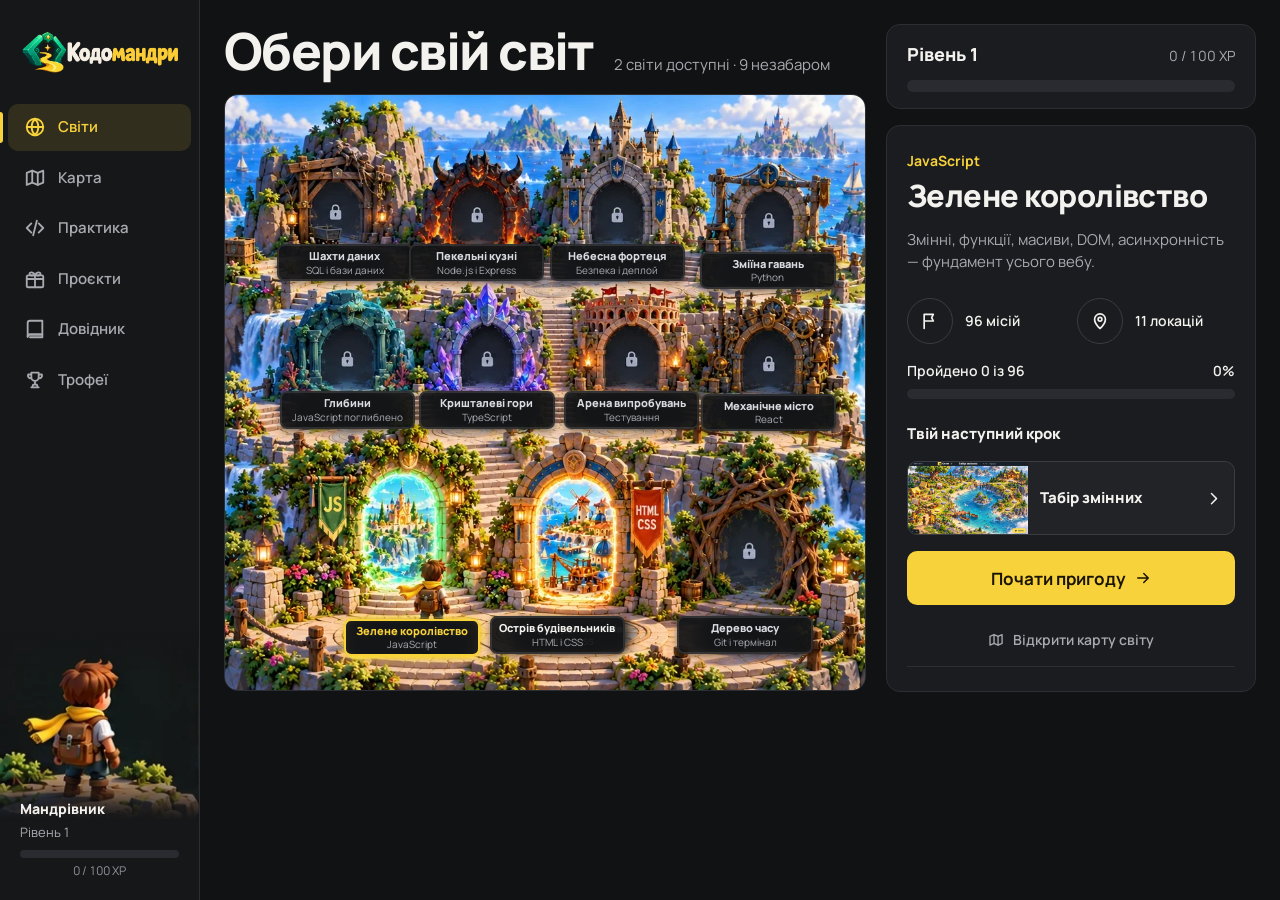
==== index.html @ b5999eeb "feat: add backup and learning resume flows Keep progress portable and return learners to unfinished " ====
<!doctype html>
<html lang="uk">
<head>
  <meta charset="utf-8">
  <meta name="viewport" content="width=device-width, initial-scale=1">
  <title>Кодомандри — карта світу</title>
  <meta name="description" content="Пригодницька гра-тренажер для вивчення JavaScript, HTML і CSS через місії, світи та власні проєкти.">
  <meta name="theme-color" content="#121314">
  <link rel="preconnect" href="https://fonts.googleapis.com">
  <link rel="preconnect" href="https://fonts.gstatic.com" crossorigin>
  <link rel="stylesheet" href="https://fonts.googleapis.com/css2?family=JetBrains+Mono:wght@400;600&family=Manrope:wght@500;600;700;800&display=swap">
  <link rel="stylesheet" href="css/style.css?v=20261027e">
  <link rel="icon" type="image/png" sizes="1254x1254" href="assets/brand/kodomandry-icon.png">
</head>
<body data-page="map">
  <a class="skip-link" href="#main">Перейти до вмісту</a>
  <div class="shell">
    <aside class="sidebar" id="sidebar"></aside>

    <main class="main" id="main" tabindex="-1">
      <!-- Світ-хаб -->
      <section class="view" id="view-hub" aria-labelledby="hub-title" hidden>
        <div class="hub-layout">
          <div class="hub-main">
            <header class="hub-head">
              <h1 id="hub-title">Обери свій світ</h1>
              <p class="subtitle" id="hub-count"></p>
            </header>
            <section class="card hub-scene" aria-label="Зала порталів">
              <div class="hub-stage" id="hub-stage">
                <img class="hub-art" src="assets/maps/hub.webp" width="982" height="914"
                  alt="Зала порталів: одинадцять арок на терасах, кожна веде у світ однієї технології">
                <div class="hub-portals" id="hub-labels" role="group" aria-label="Портали у світи"></div>
              </div>
            </section>
          </div>
          <aside class="hub-side">
            <div class="xp-card js-xp"></div>
            <section class="card world-panel" id="world-panel" aria-live="polite" aria-label="Вибраний світ"></section>
          </aside>
        </div>
      </section>

      <!-- Карта -->
      <section class="view" id="view-map" aria-labelledby="map-title" hidden>
        <header class="topbar">
          <div class="topbar-title">
            <h1 id="map-title">Твоя пригода</h1>
            <p class="subtitle" id="map-subtitle">Вивчай JavaScript. Виконуй місії.<br>Відкривай нові землі.</p>
          </div>
          <div class="xp-card js-xp"></div>
        </header>

        <div class="map-layout">
          <section class="card map-card" aria-label="Карта світу">
            <div class="map-scroll" id="map-scroll">
              <div class="map-stage" id="map-stage">
                <img class="map-art" id="map-art" alt="" hidden>
                <canvas class="pixel map-canvas" id="map-canvas" role="img" aria-label="Піксельна карта королівства з одинадцятьма локаціями"></canvas>
                <svg class="map-path" id="map-path" viewBox="0 0 400 250" preserveAspectRatio="none" aria-hidden="true"></svg>
                <div class="map-hero" id="map-hero" aria-hidden="true"></div>
                <div class="map-labels" id="map-labels"></div>
              </div>
            </div>
            <div class="location-panel" id="location-panel" hidden></div>
          </section>

          <section class="card mission-card" id="mission-card" aria-labelledby="mission-title"></section>
        </div>

        <section class="card inventory" aria-labelledby="inv-title">
          <div class="inventory-intro">
            <h2 id="inv-title">Інвентар героя</h2>
            <p>Корисні речі, здобуті в подорожі.</p>
          </div>
          <ul class="inventory-slots" id="inventory-slots"></ul>
          <p class="parchment">Збирай трофеї, щоб відкривати нові можливості!</p>
        </section>
      </section>

      <!-- Екран локації (ілюстрація з місіями на дисках стежки) -->
      <section class="view view-location" id="view-location" aria-labelledby="loc-title" hidden>
        <header class="loc-bar">
          <a class="btn btn-ghost btn-sm" id="loc-back" href="#map"></a>
          <h1 id="loc-title"></h1>
          <p class="loc-range" id="loc-range"></p>
        </header>
        <section class="card loc-card" aria-label="Ілюстрація локації">
          <div class="loc-scroll" id="loc-scroll">
            <div class="loc-stage" id="loc-stage">
              <img id="loc-img" alt="" draggable="false">
              <canvas class="loc-fx" id="loc-fx" aria-hidden="true"></canvas>
              <div class="loc-nodes" id="loc-nodes"></div>
            </div>
          </div>
          <div class="loc-zoom" role="group" aria-label="Масштаб">
            <button type="button" data-loc-zoom="-1" aria-label="Віддалити">&minus;</button>
            <button type="button" data-loc-zoom="1" aria-label="Наблизити">+</button>
          </div>
          <a class="btn btn-primary loc-enter" id="loc-enter" href="#"></a>
        </section>
        <div class="loc-info">
          <section class="card loc-event" id="loc-event"></section>
          <section class="card loc-missions" aria-labelledby="loc-missions-title">
            <h2 id="loc-missions-title">Місії локації</h2>
            <ol class="lv-list" id="loc-list"></ol>
          </section>
        </div>
      </section>

      <!-- Проєкти -->
      <section class="view" id="view-projects" aria-labelledby="projects-title" hidden>
        <header class="topbar">
          <div class="topbar-title">
            <h1 id="projects-title">Проєкти</h1>
            <p class="subtitle">Великі практичні місії та журнал<br>усіх локацій з рівнями.</p>
          </div>
        </header>
        <div class="projects-grid" id="projects-grid"></div>
        <h2 class="section-title">Журнал локацій</h2>
        <div class="journal" id="journal"></div>
      </section>

      <!-- Довідник -->
      <section class="view" id="view-handbook" aria-labelledby="handbook-title" hidden>
        <header class="topbar">
          <div class="topbar-title">
            <h1 id="handbook-title">Довідник героя</h1>
            <p class="subtitle">Усе, що ти вже пройшов: теорія, приклади<br>і твої рішення. Підглядай, коли треба.</p>
          </div>
        </header>
        <div class="card handbook" id="handbook"></div>
      </section>

      <!-- Трофеї / профіль героя -->
      <section class="view" id="view-trophies" aria-labelledby="trophies-title" hidden>
        <header class="topbar">
          <div class="topbar-title">
            <h1 id="trophies-title">Профіль героя</h1>
            <p class="subtitle">Твій шлях, досвід і трофеї<br>за відновлені землі.</p>
          </div>
        </header>
        <div class="profile" id="profile"></div>
      </section>
    </main>
  </div>

  <script>
    // Якщо скрипт гри впав під час побудови сторінки (наприклад, браузер узяв із кешу
    // файли різних версій), замість порожнього екрана — пояснення й кнопка «Оновити».
    (function () {
      var shown = false;
      window.addEventListener("error", function (e) {
        if (shown || !e.filename || e.filename.indexOf("/js/") === -1) return;
        setTimeout(function () {
          var main = document.getElementById("main");
          if (shown || !main || main.innerText.trim()) return;
          shown = true;
          main.innerHTML = '<section class="card locked-screen"><h1>Сторінка не завантажилась</h1>' +
            "<p>Схоже, браузер узяв частину файлів гри зі старої версії. Онови сторінку — твій прогрес не загубиться.</p>" +
            '<div class="locked-actions"><button type="button" class="btn btn-primary" id="boot-reload">Оновити сторінку</button></div></section>';
          document.getElementById("boot-reload").addEventListener("click", function () { location.reload(); });
        }, 0);
      });
    })();
  </script>
  <script src="js/storage.js?v=20261027e"></script>
  <script src="js/worlds.js?v=20261027e"></script>
  <script src="js/levels.js?v=20261027e"></script>
  <script src="js/levels-checks.js?v=20261027e"></script>
  <script src="js/levels-web.js?v=20261027e"></script>
  <script src="js/game.js?v=20261027e"></script>
  <script src="js/art.js?v=20261027e"></script>
  <script src="js/art-web.js?v=20261027e"></script>
  <script src="js/locations-art.js?v=20261027e"></script>
  <script src="js/scene.js?v=20261027e"></script>
  <script src="js/ui.js?v=20261027e"></script>
  <script src="js/handbook.js?v=20261027e"></script>
  <script src="js/app.js?v=20261027e"></script>
</body>
</html>
---- css/style.css ----
/* =========================================================
   JS Quest — стилі.
   Темний графітовий фон, жовтий акцент JavaScript,
   м'ятно-зелені стани успіху. Піксель-арт — лише в canvas,
   увесь текст і UI — сучасні й читабельні.
   ========================================================= */

:root {
  --bg: #111213;
  --bg-raised: #161719;
  --surface: #1b1c1f;
  --surface-2: #222327;
  --surface-3: #2a2b30;
  --border: #2d2e33;
  --border-strong: #3b3c42;

  --text: #f3f2ee;
  --text-muted: #a8aab0;
  --text-dim: #8f9299; /* ≥ 4.5:1 на всіх поверхнях — для дрібного другорядного тексту */

  --yellow: #f7d23a;
  --yellow-hover: #ffe061;
  --yellow-soft: rgba(247, 210, 58, 0.12);
  --yellow-ink: #191404;
  --mint: #5ee0a0;
  --mint-soft: rgba(94, 224, 160, 0.12);
  --mint-border: rgba(94, 224, 160, 0.45);
  --coral: #ff8a76;
  --coral-soft: rgba(255, 138, 118, 0.12);

  --font: "Manrope", system-ui, -apple-system, "Segoe UI", Roboto, sans-serif;
  --mono: "JetBrains Mono", ui-monospace, "Cascadia Code", Consolas, monospace;

  --r-sm: 6px;
  --r: 10px;
  --r-lg: 14px;

  --s1: 4px;
  --s2: 8px;
  --s3: 12px;
  --s4: 16px;
  --s5: 20px;
  --s6: 24px;
  --s8: 32px;

  --sidebar-w: 200px;
  --ease: cubic-bezier(0.2, 0.7, 0.2, 1);
  color-scheme: dark;
}

*, *::before, *::after { box-sizing: border-box; }

html { -webkit-text-size-adjust: 100%; }

body {
  margin: 0;
  background: var(--bg);
  color: var(--text);
  font-family: var(--font);
  font-size: 15px;
  line-height: 1.5;
  -webkit-font-smoothing: antialiased;
}

h1, h2, h3, p { margin: 0; }
ul, ol { margin: 0; padding: 0; list-style: none; }
a { color: inherit; }
button, input, textarea { font: inherit; color: inherit; }
code { font-family: var(--mono); font-size: 0.88em; background: var(--surface-3); border-radius: 4px; padding: 0.08em 0.35em; }
/* Лігатури JetBrains Mono перетворюють >= на «≥» — новачок може подумати, що так і треба друкувати. */
code, pre, textarea, kbd, .text-input { font-variant-ligatures: none; font-feature-settings: "liga" 0, "calt" 0; }

.pixel { image-rendering: pixelated; image-rendering: crisp-edges; display: block; }

.icon { width: 1.15em; height: 1.15em; flex: none; }

.visually-hidden {
  position: absolute !important; width: 1px; height: 1px; padding: 0; margin: -1px;
  overflow: hidden; clip: rect(0 0 0 0); white-space: nowrap; border: 0;
}

.skip-link {
  position: absolute; left: var(--s4); top: -60px; z-index: 100;
  background: var(--yellow); color: var(--yellow-ink); padding: var(--s2) var(--s4);
  border-radius: var(--r-sm); font-weight: 700; text-decoration: none;
}
.skip-link:focus { top: var(--s4); }

:focus-visible { outline: 2px solid var(--yellow); outline-offset: 2px; }

/* ---------- каркас ---------- */

.shell { display: flex; min-height: 100vh; }

.sidebar {
  position: sticky; top: 0; height: 100vh; width: var(--sidebar-w); flex: none;
  display: flex; flex-direction: column; gap: var(--s6);
  padding: var(--s6) 0 0; background: var(--bg-raised); border-right: 1px solid var(--border);
  overflow: hidden;
}

.logo { display: block; padding: 0 var(--s4); text-decoration: none; min-height: 56px; }
.logo-image { display: block; width: 100%; height: auto; aspect-ratio: 3 / 1; object-fit: contain; }

.nav ul { display: flex; flex-direction: column; gap: var(--s1); padding: 0 var(--s2); }
.nav-link {
  display: flex; align-items: center; gap: var(--s3);
  padding: 12px var(--s4); border-radius: var(--r); text-decoration: none;
  color: var(--text-muted); font-weight: 600; position: relative;
  transition: background 0.15s, color 0.15s;
}
.nav-link .icon { width: 22px; height: 22px; }
.nav-link:hover { color: var(--text); background: var(--surface); }
.nav-link.is-active { color: var(--yellow); background: var(--yellow-soft); }
.nav-link.is-active::before {
  content: ""; position: absolute; left: -8px; top: 8px; bottom: 8px; width: 3px; border-radius: 0 3px 3px 0; background: var(--yellow);
}

/* Мандрівник унизу меню: ілюстрація героя і рівень. */
.sidebar-hero { margin-top: auto; position: relative; }
.sidebar-hero-art {
  display: block; width: 100%; height: auto; pointer-events: none;
  -webkit-mask-image: linear-gradient(to bottom, transparent, #000 22%, #000 70%, transparent);
  mask-image: linear-gradient(to bottom, transparent, #000 22%, #000 70%, transparent);
}
.sidebar-hero-info { position: relative; margin-top: -22px; padding: 0 var(--s5) var(--s5); display: grid; gap: 4px; }
.sidebar-hero-info strong { font-size: 14px; font-weight: 800; }
.sidebar-hero-info span { font-size: 13px; color: var(--text-muted); }
.sidebar-hero-info .xp-bar { height: 8px; margin-top: 4px; }
.sidebar-hero-info small { font-size: 12px; color: var(--text-dim); text-align: center; font-variant-numeric: tabular-nums; }
.bubble {
  position: relative; border: 1px solid var(--border-strong); border-radius: var(--r);
  padding: var(--s2) var(--s3); font-size: 13px; color: var(--text-muted); background: var(--surface);
}
.bubble::after {
  content: ""; position: absolute; right: 26px; bottom: -7px; width: 12px; height: 12px;
  background: var(--surface); border-right: 1px solid var(--border-strong); border-bottom: 1px solid var(--border-strong);
  transform: rotate(45deg);
}
@keyframes bob { 50% { transform: translateY(-3px); } }

.main { flex: 1; min-width: 0; padding: var(--s6) var(--s6) var(--s8); outline: none; }

.view { display: flex; flex-direction: column; gap: var(--s5); max-width: 1480px; margin: 0 auto; }
.view[hidden] { display: none; }

.card { background: var(--surface); border: 1px solid var(--border); border-radius: var(--r-lg); }

.eyebrow { font-size: 12px; font-weight: 700; letter-spacing: 0.06em; text-transform: uppercase; color: var(--text-dim); }

.section-title { font-size: 20px; font-weight: 800; margin-top: var(--s3); }

/* ---------- кнопки ---------- */

.btn {
  display: inline-flex; align-items: center; justify-content: center; gap: var(--s2);
  min-height: 44px; padding: 10px var(--s5); border-radius: var(--r); border: 1px solid transparent;
  font-weight: 700; text-decoration: none; cursor: pointer; white-space: nowrap;
  transition: background 0.15s, border-color 0.15s, transform 0.1s;
}
.btn:active { transform: translateY(1px); }
.btn-primary { background: var(--yellow); color: var(--yellow-ink); }
.btn-primary:hover { background: var(--yellow-hover); }
.btn-primary .icon { width: 18px; height: 18px; }
.btn-lg { min-height: 56px; font-size: 18px; width: 100%; }
.btn-ghost { background: transparent; border-color: var(--border-strong); color: var(--text); }
.btn-ghost:hover { background: var(--surface-2); }
.btn[disabled] { opacity: 0.5; cursor: not-allowed; }

.icon-btn {
  display: grid; place-items: center; width: 40px; height: 40px; flex: none;
  border-radius: var(--r-sm); border: 1px solid var(--border-strong); background: var(--surface-2); cursor: pointer;
}
.icon-btn:hover { background: var(--surface-3); }

/* ---------- верхня панель ---------- */

.topbar { display: grid; grid-template-columns: minmax(0, 1fr) minmax(300px, 370px); gap: var(--s5); align-items: center; }
.topbar-title { display: flex; align-items: center; gap: var(--s6); flex-wrap: wrap; }
.topbar h1 { font-size: clamp(30px, 4vw, 52px); font-weight: 800; letter-spacing: -0.03em; line-height: 1.05; }
.subtitle { color: var(--text-muted); font-size: 15px; }

.xp-card { background: var(--surface); border: 1px solid var(--border); border-radius: var(--r-lg); padding: var(--s4) var(--s5); }
.xp-head { display: flex; justify-content: space-between; align-items: baseline; gap: var(--s3); margin-bottom: var(--s3); }
.xp-head strong { font-size: 18px; font-weight: 800; }
.xp-head span { color: var(--text-muted); font-size: 14px; font-variant-numeric: tabular-nums; }
.xp-bar { height: 12px; background: var(--surface-3); border-radius: 99px; overflow: hidden; }
.xp-bar span { display: block; height: 100%; background: var(--yellow); border-radius: 99px; transition: width 0.8s var(--ease); }

/* ---------- карта ---------- */

.map-layout { display: grid; grid-template-columns: minmax(0, 1fr) minmax(300px, 370px); gap: var(--s5); align-items: start; }

.map-card { position: relative; padding: 0; overflow: hidden; }
.map-scroll { overflow: hidden; scrollbar-width: thin; border-radius: var(--r-lg); }
.map-stage { position: relative; width: 100%; aspect-ratio: 400 / 250; }
.map-canvas { width: 100%; height: 100%; }
.map-path { position: absolute; inset: 0; width: 100%; height: 100%; pointer-events: none; }
.trail { fill: none; stroke-linecap: round; stroke-width: 3; vector-effect: non-scaling-stroke; stroke-dasharray: 1 9; }
.trail.is-done { stroke: #fffaf0; }
.trail.is-next { stroke: var(--yellow); stroke-width: 4; animation: march 1.2s linear infinite; }
.trail.is-locked { stroke: rgba(230, 232, 236, 0.55); stroke-width: 2.5; }
@keyframes march { to { stroke-dashoffset: -20; } }

/* Компактні підписи 3D-карти: значки замість назв. */
.map-stage.is-compact .loc-label:not(.is-current):not(:hover):not(:focus-visible):not(.is-selected) .loc-text { display: none; }
.map-stage.is-compact .loc-label.is-locked:not(:hover):not(:focus-visible):not(.is-selected) .loc-name { display: none; }
.map-stage.is-compact .loc-label.is-done:not(:hover):not(:focus-visible):not(.is-selected) .loc-name { padding: 3px; border-radius: 50%; }
.map-stage.is-compact .loc-label:hover, .map-stage.is-compact .loc-label:focus-visible, .map-stage.is-compact .loc-label.is-selected { z-index: 2; }
.map-stage.is-compact .loc-lock { width: 24px; height: 24px; } /* мінімальна ціль натискання — 24 px */

/* Намальована карта світу: ілюстрація під підписами локацій. */
.map-art { position: absolute; inset: 0; display: block; width: 100%; height: 100%; object-fit: cover; user-select: none; -webkit-user-drag: none; }
.map-art[hidden], .map-canvas[hidden] { display: none; }
/* Над закритими землями — туман, що розвіюється, коли локацію відкрито. */
.map-stage.is-art .loc-label.is-locked::before {
  content: ""; position: absolute; left: 50%; top: -60px; width: 190px; height: 120px; transform: translateX(-50%);
  border-radius: 50%; background: radial-gradient(closest-side, rgba(232, 238, 244, 0.72), rgba(232, 238, 244, 0.35) 60%, transparent);
  pointer-events: none; z-index: -1;
}
.map-stage { flex: none; }
.map-hero[hidden] { display: none; }
.map-hero { position: absolute; width: 4.6%; pointer-events: none; z-index: 2; filter: drop-shadow(0 2px 0 rgba(0, 0, 0, 0.35)); }
.map-hero canvas { width: 100%; height: auto; animation: bob 1.4s steps(2) infinite; }
.map-hero::after {
  content: ""; position: absolute; left: 10%; right: 10%; bottom: -6%; height: 12%;
  border-radius: 50%; background: radial-gradient(rgba(247, 210, 58, 0.75), transparent 70%); z-index: -1;
}

.map-labels { position: absolute; inset: 0; z-index: 3; }
.loc-label {
  position: absolute; transform: translateX(-50%);
  display: flex; flex-direction: column; align-items: center; gap: 4px;
  padding: 0; border: 0; background: none; cursor: pointer;
}
.loc-label.align-right { transform: translateX(-100%); align-items: flex-end; }
.loc-name {
  display: inline-flex; align-items: center; gap: 6px; white-space: nowrap;
  padding: 5px 10px 5px 6px; border-radius: 8px; font-size: 13px; font-weight: 700;
  background: rgba(17, 18, 19, 0.88); border: 1px solid rgba(255, 255, 255, 0.12); color: var(--text);
  box-shadow: 0 2px 0 rgba(0, 0, 0, 0.3); transition: transform 0.15s var(--ease), border-color 0.15s;
}
.loc-label.is-locked .loc-name { color: var(--text-muted); padding-left: 10px; }
.loc-label.is-current .loc-name { border-color: var(--yellow); color: var(--yellow); box-shadow: 0 0 0 3px rgba(247, 210, 58, 0.18); }
.loc-label:hover .loc-name, .loc-label.is-selected .loc-name { transform: translateY(-2px); border-color: var(--yellow); }
.loc-label:focus-visible { outline: none; }
.loc-label:focus-visible .loc-name { outline: 2px solid var(--yellow); outline-offset: 2px; }
.loc-icon { display: grid; place-items: center; width: 20px; height: 20px; border-radius: 50%; }
.loc-icon .icon { width: 13px; height: 13px; stroke-width: 3; }
.loc-icon.is-done { background: var(--mint); color: #0d2a1c; }
.loc-icon.is-current { background: var(--yellow); color: var(--yellow-ink); }
.loc-lock {
  order: -1; display: grid; place-items: center; width: 26px; height: 26px; border-radius: 50%;
  background: rgba(17, 18, 19, 0.88); border: 1px solid rgba(255, 255, 255, 0.14); color: var(--text-muted);
}
.loc-lock .icon { width: 14px; height: 14px; }
.loc-here {
  background: var(--yellow); color: var(--yellow-ink); font-size: 12px; font-weight: 800;
  padding: 2px 10px; border-radius: 6px; box-shadow: 0 2px 0 rgba(0, 0, 0, 0.3);
}

.location-panel {
  position: absolute; left: var(--s4); bottom: var(--s4); z-index: 5;
  width: min(380px, calc(100% - 32px)); max-height: calc(100% - 32px); overflow: auto;
  background: rgba(22, 23, 25, 0.97); border: 1px solid var(--border-strong); border-radius: var(--r-lg);
  padding: var(--s4); box-shadow: 0 18px 50px rgba(0, 0, 0, 0.45);
  animation: rise 0.25s var(--ease);
}
.location-panel[hidden] { display: none; }
@keyframes rise { from { opacity: 0; transform: translateY(10px); } }
.panel-head { display: flex; justify-content: space-between; gap: var(--s3); margin-bottom: var(--s3); }
.panel-head h2 { font-size: 20px; font-weight: 800; margin: 2px 0 4px; }
.panel-event { font-size: 13px; color: var(--text-muted); display: flex; gap: 6px; align-items: flex-start; }
.panel-event .icon { color: var(--mint); margin-top: 2px; }
.panel-note { display: flex; gap: var(--s2); align-items: center; font-size: 13px; color: var(--text-muted); background: var(--surface-2); border-radius: var(--r-sm); padding: var(--s2) var(--s3); margin-bottom: var(--s3); }

.lv-list { display: flex; flex-direction: column; gap: 2px; }
.lv-row {
  display: grid; grid-template-columns: 28px 24px minmax(0, 1fr) auto; align-items: center; gap: var(--s2);
  padding: 8px var(--s2); border-radius: var(--r-sm); text-decoration: none;
}
a.lv-row:hover { background: var(--surface-2); }
.lv-row.is-locked { opacity: 0.5; }
.lv-badge { display: grid; place-items: center; width: 24px; height: 24px; border-radius: 50%; background: var(--surface-3); color: var(--text-dim); }
.lv-badge .icon { width: 13px; height: 13px; }
.lv-badge.is-done { background: var(--mint); color: #0d2a1c; }
.lv-badge.is-done .icon { stroke-width: 3; }
.lv-badge.is-available { background: var(--yellow); color: var(--yellow-ink); }
.lv-num { color: var(--text-dim); font-size: 13px; font-variant-numeric: tabular-nums; }
.lv-title { font-weight: 600; font-size: 14px; display: flex; flex-direction: column; min-width: 0; }
.lv-title small { color: var(--text-dim); font-weight: 500; font-size: 12px; }
.lv-xp { color: var(--yellow); font-size: 12px; font-weight: 700; }

/* ---------- картка місії ---------- */

.mission-card { padding: var(--s6); display: flex; flex-direction: column; gap: var(--s4); }
.mission-card h2 { font-size: clamp(26px, 2.6vw, 34px); font-weight: 800; letter-spacing: -0.02em; line-height: 1.1; }
.mission-story { color: var(--text-muted); font-size: 16px; }
.scene-frame { border-radius: var(--r); overflow: hidden; border: 1px solid var(--border-strong); background: #0c0d0e; }
.scene-canvas { width: 100%; height: auto; aspect-ratio: 192 / 128; }
/* Картка місії на карті: та сама ілюстрована сцена, що й на екрані місії, але ширша. */
.scene-frame .scene-art { aspect-ratio: 3 / 2; }
.scene-frame .scene-hero { height: 58%; }
.mission-meta { display: flex; flex-wrap: wrap; gap: var(--s2) var(--s5); align-items: center; margin: 0; }
.mission-meta dd { margin: 0; display: flex; align-items: center; gap: var(--s2); font-weight: 600; color: var(--text-muted); }
.mission-meta .xp-reward { color: var(--yellow); font-weight: 800; }
.mission-meta .task-type { font-size: 13px; padding: 2px 10px; border: 1px solid var(--border-strong); border-radius: 99px; }

/* ---------- інвентар ---------- */

.inventory { display: flex; align-items: center; gap: var(--s6); padding: var(--s5) var(--s6); }
.inventory-intro { flex: none; width: 230px; padding-right: var(--s6); border-right: 1px solid var(--border); }
.inventory-intro h2 { font-size: 22px; font-weight: 800; }
.inventory-intro p { color: var(--text-muted); margin-top: 4px; }
.inventory-slots { display: flex; flex-wrap: wrap; gap: var(--s2); flex: 1; padding: 2px; }
.slot {
  flex: none; width: 58px; height: 58px; border-radius: var(--r);
  border: 1px dashed var(--border-strong); display: grid; place-items: center;
}
.slot.is-filled { border: 1px solid var(--border-strong); background: var(--surface-2); }
.slot canvas { width: 40px; height: 40px; }
.slot .trophy-img { width: 88%; height: 88%; object-fit: contain; }
.parchment {
  flex: none; width: 190px; padding: var(--s3) var(--s4); text-align: center; font-size: 13px; font-weight: 600;
  color: #3b2a12; background: #d9bf8c; border-radius: 4px;
  box-shadow: inset 0 0 0 2px #c2a46c, inset 0 0 18px rgba(120, 80, 30, 0.35);
}

/* ---------- проєкти й журнал ---------- */

.projects-grid { display: grid; grid-template-columns: repeat(auto-fill, minmax(250px, 1fr)); gap: var(--s4); }
.project { display: flex; flex-direction: column; gap: var(--s2); padding: var(--s5); text-decoration: none; transition: border-color 0.15s, transform 0.15s var(--ease); }
a.project:hover { border-color: var(--yellow); transform: translateY(-2px); }
.project.is-locked { opacity: 0.55; }
.project h3 { font-size: 18px; font-weight: 800; }
.project p { color: var(--text-muted); font-size: 14px; }
.project-meta { margin-top: auto; padding-top: var(--s2); color: var(--text-dim); font-size: 13px; }
.project-status { display: inline-flex; align-items: center; gap: 6px; font-size: 12px; font-weight: 700; text-transform: uppercase; letter-spacing: 0.05em; color: var(--text-dim); }
.project-status.is-done { color: var(--mint); }
.project-status.is-available { color: var(--yellow); }

.journal { display: flex; flex-direction: column; gap: var(--s2); }
.journal-item summary {
  display: grid; grid-template-columns: 36px minmax(0, 1fr) auto 20px; align-items: center; gap: var(--s3);
  padding: var(--s3) var(--s4); cursor: pointer; list-style: none;
}
.journal-item summary::-webkit-details-marker { display: none; }
.journal-icon { display: grid; place-items: center; width: 34px; height: 34px; border-radius: 50%; background: var(--surface-3); color: var(--text-dim); }
.journal-item.is-done .journal-icon { background: var(--mint); color: #0d2a1c; }
.journal-item.is-current .journal-icon { background: var(--yellow); color: var(--yellow-ink); }
.journal-name { font-weight: 800; display: flex; flex-direction: column; }
.journal-name small { color: var(--text-dim); font-weight: 500; font-size: 13px; }
.journal-count { color: var(--text-muted); font-variant-numeric: tabular-nums; font-weight: 600; }
.journal-chevron { transition: transform 0.2s; color: var(--text-dim); }
.journal-item[open] .journal-chevron { transform: rotate(180deg); }
.journal-item .lv-list { padding: 0 var(--s3) var(--s3); }

/* ---------- профіль ---------- */

.profile { display: flex; flex-direction: column; gap: var(--s5); }
.profile-hero { display: flex; gap: var(--s8); padding: var(--s6); align-items: center; }
.profile-avatar {
  flex: none; width: 180px; height: 200px; border-radius: var(--r); display: grid; place-items: end center; padding-bottom: 18px;
  background: linear-gradient(to top, #2f6b33 0 18px, #4a9a3c 18px 26px, #7fc3ec 26px, #d6eef9);
}
.profile-avatar canvas { width: 96px; height: 132px; animation: bob 1.6s steps(2) infinite; }
.profile-info { flex: 1; display: flex; flex-direction: column; gap: var(--s2); }
.profile-info h2 { font-size: 34px; font-weight: 800; }
.stats { display: grid; grid-template-columns: repeat(auto-fill, minmax(150px, 1fr)); gap: var(--s3); margin: var(--s4) 0 0; }
.stats div { background: var(--surface-2); border-radius: var(--r); padding: var(--s3) var(--s4); }
.stats dt { color: var(--text-dim); font-size: 12px; font-weight: 600; }
.stats dd { margin: 2px 0 0; font-size: 20px; font-weight: 800; display: flex; align-items: center; gap: 6px; }
.stats dd .icon { color: var(--yellow); }
.trophy-grid { display: grid; grid-template-columns: repeat(auto-fill, minmax(280px, 1fr)); gap: var(--s3); }
.trophy { display: flex; gap: var(--s4); padding: var(--s4); align-items: flex-start; }
.trophy-art { flex: none; width: 72px; height: 72px; border-radius: var(--r); background: var(--surface-2); display: grid; place-items: center; }
.trophy-art canvas { width: 48px; height: 48px; }
.trophy-art .trophy-img { width: 66px; height: 66px; object-fit: contain; }
.trophy-art .is-silhouette { filter: brightness(0) opacity(0.35); }
.trophy-info { display: flex; flex-direction: column; gap: 6px; min-width: 0; flex: 1; }
.trophy h3 { font-size: 16px; font-weight: 800; display: flex; flex-wrap: wrap; align-items: center; gap: 6px; }
.trophy-badge { font-size: 11px; font-weight: 800; letter-spacing: 0.03em; text-transform: uppercase; padding: 2px 8px; border-radius: 99px; color: var(--text-muted); background: var(--surface-3); }
.trophy.is-owned .trophy-badge { color: #0d2a1c; background: var(--mint); }
.trophy-facts { margin: 0; display: flex; flex-direction: column; gap: 2px; font-size: 13px; }
.trophy-facts div { display: flex; gap: 6px; }
.trophy-facts dt { color: var(--text-dim); flex: none; }
.trophy-facts dt::after { content: ":"; }
.trophy-facts dd { margin: 0; color: var(--text-muted); }
.trophy-why { display: flex; gap: 6px; align-items: flex-start; font-size: 13px; color: var(--text-muted); }
.trophy-why .icon { flex: none; width: 16px; height: 16px; margin-top: 2px; }
.trophy-why strong { color: var(--text); }
.trophy.is-owned { border-color: var(--mint-border); }
.trophy.is-owned .trophy-why .icon { color: var(--mint); }
.trophy-progress { display: flex; align-items: center; gap: var(--s2); font-size: 12px; color: var(--text-muted); font-variant-numeric: tabular-nums; }
.trophy-progress .xp-bar { flex: 1; height: 8px; }
.danger-zone { display: flex; justify-content: flex-end; }
/* Резервні копії: розділ видно лише тоді, коли модуль збереження додав у гніздо свої дії. */
.save-panel { display: flex; flex-wrap: wrap; align-items: center; justify-content: space-between; gap: var(--s3) var(--s5); padding: var(--s4) var(--s5); }
.save-panel h2 { font-size: 18px; font-weight: 800; }
.save-panel p { color: var(--text-muted); font-size: 14px; }
.save-panel:not(:has(.action-slot > *)) { display: none; }

/* ---------- світ-хаб ---------- */

.hub-layout { display: grid; grid-template-columns: minmax(0, 1fr) minmax(300px, 370px); gap: var(--s5); align-items: start; }
.hub-main { display: flex; flex-direction: column; gap: var(--s4); min-width: 0; }
.hub-head { display: flex; align-items: baseline; gap: var(--s5); flex-wrap: wrap; }
.hub-head h1 { font-size: clamp(30px, 4vw, 52px); font-weight: 800; letter-spacing: -0.03em; line-height: 1.05; }
.hub-scene { padding: 0; overflow: hidden; }
.hub-stage { position: relative; container-type: inline-size; }
.hub-art { display: block; width: 100%; height: auto; user-select: none; -webkit-user-drag: none; }
.hub-portals { position: absolute; inset: 0; }

/* Портал = клікабельна арка з підписом унизу; підпис гри лягає поверх намальованого. */
.portal-spot {
  position: absolute; display: flex; flex-direction: column; justify-content: flex-end; align-items: center;
  padding: 0; border: 0; background: none; cursor: pointer; border-radius: 18px;
}
.portal-spot::before {
  content: ""; position: absolute; left: 12%; right: 12%; top: 0; bottom: 18%; border-radius: 50% 50% 10% 10% / 30% 30% 10% 10%;
  box-shadow: 0 0 0 0 transparent; transition: box-shadow 0.25s var(--ease), background 0.25s;
}
.portal-spot:hover::before, .portal-spot.is-selected::before { background: radial-gradient(closest-side, rgba(247, 210, 58, 0.16), transparent); }
.portal-label {
  position: relative; display: grid; justify-items: center; gap: 0.15cqw; width: 100%; min-height: 5.8cqw; align-content: center;
  padding: 0.6cqw 1cqw; border-radius: 1.1cqw; text-align: center;
  background: rgba(20, 21, 23, 0.94); border: 2px solid rgba(255, 255, 255, 0.1);
  box-shadow: 0 0.4cqw 1.2cqw rgba(0, 0, 0, 0.45); transition: transform 0.15s var(--ease), border-color 0.15s;
}
.portal-label strong { font-size: clamp(11px, 1.55cqw, 17px); font-weight: 800; line-height: 1.15; color: var(--text); }
.portal-label small { font-size: clamp(10px, 1.2cqw, 13px); color: var(--text-muted); line-height: 1.2; }
.portal-spot:hover .portal-label, .portal-spot:focus-visible .portal-label { transform: translateY(-2px); border-color: rgba(247, 210, 58, 0.6); }
.portal-spot.is-selected .portal-label { border-color: var(--yellow); box-shadow: 0 0 0 0.35cqw rgba(247, 210, 58, 0.2), 0 0 1.6cqw rgba(247, 210, 58, 0.35); }
.portal-spot.is-selected .portal-label strong { color: var(--yellow); }
.portal-spot.is-soon .portal-label strong, .portal-spot.is-locked .portal-label strong { color: #d9dbe0; }
.portal-spot:focus-visible { outline: none; }
.portal-spot:focus-visible .portal-label { outline: 2px solid var(--yellow); outline-offset: 2px; }
.portal-badge { position: absolute; top: -0.9cqw; right: -0.9cqw; display: grid; place-items: center; width: 2.2cqw; height: 2.2cqw; min-width: 18px; min-height: 18px; border-radius: 50%; }
.portal-badge.is-done { background: var(--mint); color: #0d2a1c; }
.portal-badge .icon { width: 70%; height: 70%; stroke-width: 3; }

.hub-side { display: flex; flex-direction: column; gap: var(--s4); }
.world-panel { padding: var(--s6) var(--s5); display: flex; flex-direction: column; gap: var(--s4); }
.world-panel .eyebrow { color: var(--yellow); text-transform: none; letter-spacing: 0; font-size: 14px; }
.wp-title { font-size: clamp(26px, 2.4vw, 34px); font-weight: 800; letter-spacing: -0.02em; line-height: 1.1; margin-top: calc(-1 * var(--s2)); }
.wp-blurb { color: var(--text-muted); font-size: 15px; }
.wp-stats { display: grid; grid-template-columns: 1fr 1fr; gap: var(--s3); margin-top: var(--s2); }
.wp-stat { display: flex; align-items: center; gap: var(--s3); font-size: 14px; font-weight: 600; }
.wp-ic { display: grid; place-items: center; width: 46px; height: 46px; border-radius: 50%; border: 1px solid var(--border-strong); flex: none; }
.wp-ic .icon { width: 20px; height: 20px; }
.wp-progress-head { display: flex; justify-content: space-between; font-size: 14px; font-weight: 600; margin-bottom: var(--s2); font-variant-numeric: tabular-nums; }
.wp-progress .xp-bar { height: 10px; }
.xp-bar.is-mint span { background: var(--mint); }
.wp-subtitle { font-size: 15px; font-weight: 800; margin-top: var(--s2); }
.next-step {
  display: flex; align-items: center; gap: var(--s3); padding-right: var(--s3); min-height: 72px; overflow: hidden;
  border: 1px solid var(--border-strong); border-radius: var(--r); text-decoration: none; color: var(--text); font-weight: 800;
  background: var(--surface-2, rgba(255, 255, 255, 0.03)); transition: border-color 0.15s;
}
.next-step:hover { border-color: var(--yellow); }
.next-step img { width: 120px; height: 72px; object-fit: cover; flex: none; }
.next-step-ph { display: grid; place-items: center; width: 72px; height: 72px; flex: none; color: var(--yellow); }
.next-step span { flex: 1; min-width: 0; }
.btn-block { width: 100%; justify-content: center; min-height: 54px; font-size: 17px; }
.wp-link { display: inline-flex; align-items: center; justify-content: center; gap: var(--s2); color: var(--text-muted); text-decoration: none; font-weight: 600; font-size: 14px; padding: var(--s2); border-bottom: 1px solid var(--border); padding-bottom: var(--s4); }
.wp-link:hover { color: var(--text); }
.wp-note { display: flex; gap: var(--s2); align-items: flex-start; font-size: 14px; color: var(--text-muted); background: var(--surface-3); border-radius: var(--r); padding: var(--s3) var(--s4); }
.wp-note .icon { flex: none; margin-top: 2px; color: var(--yellow); }
.wp-note.is-done .icon { color: var(--mint); }
.section-sub { font-size: 14px; font-weight: 600; color: var(--text-dim); }

/* ---------- екран локації ---------- */

.loc-bar { display: flex; align-items: center; gap: var(--s4); flex-wrap: wrap; }
.loc-bar h1 { font-size: clamp(26px, 3.2vw, 40px); font-weight: 800; letter-spacing: -0.02em; }
.loc-range { color: var(--text-muted); padding-left: var(--s4); border-left: 1px solid var(--border-strong); font-variant-numeric: tabular-nums; }
.loc-card { position: relative; overflow: hidden; padding: 0; container-type: inline-size; }
.loc-scroll { overflow: hidden; border-radius: var(--r-lg); }
.loc-scroll.is-zoomed { overflow: auto; max-height: 78vh; }
.loc-stage { position: relative; width: 100%; overflow: hidden; }
.loc-stage img { position: absolute; left: 0; width: 100%; height: auto; user-select: none; }
.loc-fx { position: absolute; inset: 0; width: 100%; height: 100%; pointer-events: none; }
.loc-nodes { position: absolute; inset: 0; }

/* Кнопки місій лягають на кам'яні диски ілюстрації. */
.loc-node {
  position: absolute; transform: translate(-50%, -50%); width: clamp(26px, 4.6cqw, 66px); aspect-ratio: 1 / 1.3;
  display: grid; place-items: center; border-radius: 50%; text-decoration: none; color: #fff;
  border: 3px solid rgba(255, 255, 255, 0.55); background: rgba(14, 16, 24, 0.35); cursor: pointer; padding: 0;
  aspect-ratio: 1.45 / 1; box-shadow: 0 0 0 2px rgba(0, 0, 0, 0.25);
  transition: transform 0.15s var(--ease), box-shadow 0.2s;
}
.loc-node:hover, .loc-node:focus-visible { transform: translate(-50%, -50%) scale(1.12); z-index: 3; }
.loc-node:focus-visible { outline: 3px solid var(--yellow); outline-offset: 3px; }
.ln-num { font-weight: 800; font-size: clamp(11px, 1.5cqw, 20px); text-shadow: 0 1px 2px rgba(0, 0, 0, 0.85); }
.loc-node.is-done { border-color: var(--mint); background: rgba(94, 224, 160, 0.3); box-shadow: 0 0 14px rgba(94, 224, 160, 0.55); }
.loc-node.is-available { border-color: var(--yellow); background: rgba(247, 210, 58, 0.4); animation: nodePulse 1.6s ease-in-out infinite; }
.loc-node.is-locked { border-color: rgba(255, 255, 255, 0.3); background: rgba(10, 12, 20, 0.55); color: rgba(255, 255, 255, 0.7); }
@keyframes nodePulse {
  0%, 100% { box-shadow: 0 0 0 0 rgba(247, 210, 58, 0.7), 0 0 18px rgba(247, 210, 58, 0.6); }
  50% { box-shadow: 0 0 0 10px rgba(247, 210, 58, 0), 0 0 26px rgba(247, 210, 58, 0.9); }
}
.ln-badge { position: absolute; top: -6px; right: -6px; width: clamp(14px, 1.6cqw, 22px); height: clamp(14px, 1.6cqw, 22px); border-radius: 50%; display: grid; place-items: center; background: var(--mint); color: #0d2a1c; }
.ln-badge .icon { width: 70%; height: 70%; stroke-width: 3.2; }
.ln-badge.is-lock { background: #2a2b30; color: var(--text-muted); }
.ln-here {
  position: absolute; bottom: calc(100% + 6px); left: 50%; transform: translateX(-50%); white-space: nowrap;
  background: var(--yellow); color: var(--yellow-ink); font-size: 12px; font-weight: 800; padding: 2px 10px; border-radius: 6px;
  box-shadow: 0 2px 0 rgba(0, 0, 0, 0.3); animation: bob 1.4s steps(2) infinite;
}
.ln-tip {
  position: absolute; top: calc(100% + 6px); left: 50%; transform: translateX(-50%); white-space: nowrap; pointer-events: none;
  background: rgba(17, 18, 19, 0.92); color: var(--text); font-size: 12px; font-weight: 700; padding: 3px 9px; border-radius: 6px;
  opacity: 0; transition: opacity 0.15s;
}
.loc-node:hover .ln-tip, .loc-node:focus-visible .ln-tip { opacity: 1; }
.loc-trophy { border-color: rgba(247, 210, 58, 0.5); background: rgba(14, 16, 24, 0.55); cursor: default; }
.loc-trophy canvas { width: 70%; height: auto; filter: grayscale(1) brightness(0.6); }
.loc-trophy.is-owned { border-color: var(--yellow); box-shadow: 0 0 20px rgba(247, 210, 58, 0.8); }
.loc-trophy.is-owned canvas { filter: none; }
/* Намальований трофей стоїть на постаменті й більший за сам диск; закритий — темний силует. */
.loc-trophy .trophy-img {
  position: absolute; left: 50%; bottom: 30%; width: 190%; height: auto; transform: translateX(-50%); pointer-events: none;
  filter: brightness(0) opacity(0.45); animation: trophy-float 3.2s ease-in-out infinite;
}
.loc-trophy.is-owned .trophy-img { filter: drop-shadow(0 4px 6px rgba(0, 0, 0, 0.55)) drop-shadow(0 0 10px rgba(247, 210, 58, 0.55)); }
@keyframes trophy-float { 50% { transform: translateX(-50%) translateY(-6%); } }

/* Справжні кнопки — точно поверх намальованих на ілюстрації. */
.loc-zoom {
  position: absolute; left: 1.9cqw; bottom: 3.6cqw; display: flex; height: 4.2cqw; min-height: 34px;
  background: #1c1e23; border: 1px solid #3a3d44; border-radius: 1cqw; overflow: hidden; box-shadow: 0 4px 12px rgba(0, 0, 0, 0.4);
}
.loc-zoom button { width: 4.4cqw; min-width: 36px; border: 0; background: none; color: #fff; font-size: clamp(16px, 2cqw, 26px); font-weight: 700; cursor: pointer; }
.loc-zoom button + button { border-left: 1px solid #3a3d44; }
.loc-zoom button:hover { background: #2a2c32; }
.loc-enter {
  position: absolute; right: 1.9cqw; bottom: 3.2cqw; min-height: 36px; height: 4.4cqw; min-width: 120px; width: 13cqw;
  font-size: clamp(14px, 1.5cqw, 20px); border-radius: 0.9cqw; box-shadow: 0 6px 16px rgba(0, 0, 0, 0.4);
}
.loc-enter.is-disabled { background: #3a3d44; color: var(--text-muted); cursor: not-allowed; }
.loc-info { display: grid; grid-template-columns: minmax(0, 1fr) minmax(0, 1.4fr); gap: var(--s4); }
.loc-event { padding: var(--s5); display: flex; flex-direction: column; gap: var(--s2); }
.loc-event h2 { font-size: 20px; font-weight: 800; }
.loc-event h2 .icon { color: var(--mint); }
.loc-event p:not(.eyebrow) { color: var(--text-muted); font-size: 14px; }
.loc-missions { padding: var(--s4); }
.loc-missions h2 { font-size: 18px; font-weight: 800; margin-bottom: var(--s2); }

@media (max-width: 760px) {
  .loc-info { grid-template-columns: minmax(0, 1fr); }
  .loc-range { border-left: 0; padding-left: 0; }
  .ln-here { font-size: 10px; padding: 1px 6px; }
  .loc-enter { width: auto; min-width: 0; min-height: 30px; padding: 4px 10px; font-size: 13px; }
  .loc-enter .icon { width: 14px; height: 14px; }
  .loc-zoom { min-height: 28px; }
  .loc-zoom button { min-width: 28px; font-size: 16px; }
}

/* ---------- довідник ---------- */

.handbook { padding: var(--s5); }
.hb-toolbar { display: flex; flex-wrap: wrap; gap: var(--s3); align-items: center; margin-bottom: var(--s4); }
.hb-search { flex: 1 1 260px; display: flex; align-items: center; gap: var(--s2); padding: 0 var(--s3); min-height: 44px; background: #0f1012; border: 1px solid var(--border-strong); border-radius: var(--r); color: var(--text-dim); }
.hb-search:focus-within { border-color: var(--yellow); box-shadow: 0 0 0 3px var(--yellow-soft); }
.hb-search input { flex: 1; min-width: 0; background: none; border: 0; outline: none; color: var(--text); font-size: 15px; }
.hb-filter select { min-height: 44px; padding: 0 var(--s3); background: #0f1012; color: var(--text); border: 1px solid var(--border-strong); border-radius: var(--r); font: inherit; }
.hb-count { color: var(--text-muted); font-size: 14px; }
.hb-count strong { color: var(--mint); }
.hb-list { display: flex; flex-direction: column; gap: var(--s5); }
.hb-group h2 { display: flex; align-items: baseline; gap: var(--s3); font-size: 18px; font-weight: 800; margin-bottom: var(--s2); }
.hb-group h2 span { color: var(--text-dim); font-size: 13px; font-weight: 600; }
.hb-entry { border: 1px solid var(--border); border-radius: var(--r); background: var(--surface-2); margin-bottom: 6px; }
.hb-entry > summary, .hb-entry.is-locked { display: grid; grid-template-columns: 34px minmax(0, 1fr) 20px; align-items: center; gap: var(--s3); padding: 10px var(--s3); list-style: none; cursor: pointer; }
.hb-entry > summary::-webkit-details-marker { display: none; }
.hb-entry.is-locked { cursor: default; opacity: 0.5; background: transparent; border-style: dashed; }
.hb-num { display: grid; place-items: center; width: 30px; height: 30px; border-radius: 8px; background: var(--surface-3); color: var(--text-muted); font-size: 12px; font-weight: 700; font-variant-numeric: tabular-nums; }
.hb-entry[open] .hb-num, .hb-entry:not(.is-locked) .hb-num { background: var(--mint-soft); color: var(--mint); }
.hb-title { font-weight: 700; display: flex; flex-direction: column; min-width: 0; }
.hb-title small { color: var(--text-dim); font-weight: 500; font-size: 12px; }
.hb-chev { color: var(--text-dim); transition: transform 0.2s; }
.hb-entry[open] .hb-chev { transform: rotate(180deg); }
.hb-body { padding: 0 var(--s4) var(--s4); display: flex; flex-direction: column; gap: var(--s3); font-size: 14px; color: var(--text-muted); }
.hb-concept { color: var(--text); font-size: 15px; }
.hb-label { font-size: 12px; font-weight: 700; text-transform: uppercase; letter-spacing: 0.05em; color: var(--text-dim); }
.hb-code-head { display: flex; align-items: center; justify-content: space-between; margin-bottom: 6px; }
.hb-copy { display: inline-flex; align-items: center; gap: 6px; padding: 4px 10px; border-radius: var(--r-sm); border: 1px solid var(--border-strong); background: var(--surface); color: var(--text-muted); font-size: 12px; font-weight: 600; cursor: pointer; min-height: 32px; }
.hb-copy:hover { color: var(--text); }
.hb-copy .icon { width: 14px; height: 14px; }
.hb-output { color: var(--mint); }
.hb-hint { display: flex; gap: var(--s2); align-items: flex-start; background: var(--yellow-soft); color: var(--text); padding: var(--s3); border-radius: var(--r-sm); }
.hb-hint .icon { color: var(--yellow); margin-top: 2px; }
.hb-replay { align-self: flex-start; min-height: 40px; font-size: 14px; }
.hb-empty { color: var(--text-muted); padding: var(--s6) 0; text-align: center; }

.btn-sm { min-height: 36px; padding: 6px 14px; font-size: 14px; }
.btn-sm .icon { width: 16px; height: 16px; }

.drawer {
  margin: 0 0 0 auto; height: 100vh; max-height: 100vh; width: min(560px, 100vw); padding: 0;
  border: 0; border-left: 1px solid var(--border-strong); background: var(--bg-raised); color: var(--text);
}
.drawer[open] { display: flex; flex-direction: column; animation: slideIn 0.25s var(--ease); }
.drawer::backdrop { background: rgba(0, 0, 0, 0.55); }
@keyframes slideIn { from { transform: translateX(40px); opacity: 0; } }
.drawer-head { display: flex; align-items: center; justify-content: space-between; gap: var(--s3); padding: var(--s4) var(--s5); border-bottom: 1px solid var(--border); }
.drawer-head h2 { display: flex; align-items: center; gap: var(--s2); font-size: 20px; font-weight: 800; }
.drawer-head h2 .icon { color: var(--yellow); }
.drawer-body { flex: 1; overflow: auto; padding: var(--s4) var(--s5); }

/* ---------- сповіщення ---------- */

.toasts { position: fixed; right: var(--s5); bottom: var(--s5); z-index: 50; display: flex; flex-direction: column; gap: var(--s2); max-width: min(420px, calc(100vw - 40px)); }
.toast {
  display: flex; gap: var(--s3); align-items: center; padding: var(--s3) var(--s4);
  background: var(--surface-2); border: 1px solid var(--border-strong); border-radius: var(--r);
  box-shadow: 0 12px 30px rgba(0, 0, 0, 0.4); animation: rise 0.3s var(--ease);
  transition: opacity 0.4s, transform 0.4s;
}
.toast.is-trophy { border-color: var(--mint-border); }
.toast.is-warning { border-color: rgba(247, 210, 58, 0.55); }
.toast.is-warning .icon { color: var(--yellow); }
.toast.is-leaving { opacity: 0; transform: translateY(8px); }
.toast-icon canvas, .toast-icon .trophy-img { width: 40px; height: 40px; object-fit: contain; }

/* =========================================================
   Екран 2 — місія
   ========================================================= */

.mission {
  display: grid; gap: var(--s4) var(--s4); max-width: 1560px; margin: 0 auto;
  grid-template-columns: minmax(260px, 300px) minmax(0, 1fr) minmax(340px, 0.95fr);
  grid-template-areas:
    "head    head    side"
    "task    editor  side"
    "console console side";
  grid-template-rows: auto auto 1fr;
  align-items: start;
}
.m-head { grid-area: head; display: flex; flex-direction: column; gap: var(--s2); }
.m-task { grid-area: task; align-self: stretch; }
.m-editor { grid-area: editor; align-self: stretch; }
.m-side { grid-area: side; display: flex; flex-direction: column; gap: var(--s4); position: sticky; top: var(--s4); }
.m-scene { grid-area: scene; }
.result { grid-area: result; }
.m-console { grid-area: console; }

.crumbs { display: flex; align-items: center; gap: var(--s2); color: var(--text-muted); font-size: 14px; flex-wrap: wrap; }
.crumbs a { text-decoration: none; display: inline-flex; align-items: center; gap: 6px; min-height: 24px; }
.crumbs a:hover { color: var(--text); }
.crumbs .icon { width: 14px; height: 14px; }
.crumbs [aria-current] { color: var(--text); }
.m-head h1 { font-size: clamp(30px, 3.6vw, 52px); font-weight: 800; letter-spacing: -0.03em; line-height: 1.05; }
.m-progress { display: flex; align-items: center; gap: var(--s4); color: var(--text-muted); font-size: 15px; flex-wrap: wrap; }
.dots { display: flex; align-items: center; flex-wrap: wrap; row-gap: 6px; }
.dot { width: 12px; height: 12px; border-radius: 50%; border: 2px solid var(--border-strong); background: var(--surface-3); position: relative; }
.dot + .dot { margin-left: 22px; }
.dot + .dot::before { content: ""; position: absolute; right: 100%; top: 50%; width: 22px; height: 2px; background: var(--border-strong); transform: translateY(-50%); margin-right: 0; }
.dot.is-done { background: var(--mint); border-color: var(--mint); }
.dot.is-current { background: var(--yellow); border-color: var(--yellow); box-shadow: 0 0 0 4px var(--yellow-soft); }
.dots.is-dense .dot + .dot { margin-left: 10px; }
.dots.is-dense .dot + .dot::before { width: 10px; }
/* Інструменти місії: позначка для повторення (гніздо), зосередження, довідник. */
.m-tools { display: flex; flex-wrap: wrap; gap: var(--s2); margin-left: auto; }
.action-slot { display: contents; }
.action-slot:empty { display: none; }
.action-slot [aria-pressed="true"] { border-color: var(--mint-border); color: var(--mint); background: var(--mint-soft); }
.task-chip { font-size: 12px; font-weight: 700; padding: 3px 10px; border-radius: 99px; border: 1px solid var(--border-strong); color: var(--text-muted); }

.m-task { padding: var(--s5); display: flex; flex-direction: column; gap: var(--s4); min-width: 0; }
.mentor { display: flex; align-items: flex-start; gap: var(--s3); }
.mentor-art { flex: none; }
.mentor .bubble { flex: 1; font-size: 14px; color: var(--text); background: #f3eee2; color: #1d1a12; border: 0; }
.mentor .bubble::after { left: -6px; right: auto; top: 18px; bottom: auto; background: #f3eee2; border: 0; }
.mentor.is-error .bubble, .mentor.is-error .bubble::after { background: #ffe1d8; }
.mentor.is-success .bubble, .mentor.is-success .bubble::after { background: #d6f7e6; }
.m-task h2 { font-size: 20px; font-weight: 800; }
.m-story { color: var(--text-muted); font-size: 14px; font-style: italic; }
.m-prompt { font-size: 15px; }
.m-criteria { font-size: 14px; color: var(--text-muted); border-left: 3px solid var(--mint); padding: 2px 0 2px var(--s3); }
.m-criteria strong { color: var(--text); }
.checklist { display: flex; flex-direction: column; gap: var(--s3); padding: var(--s4) 0; border-top: 1px solid var(--border); border-bottom: 1px solid var(--border); }
.check-item { display: flex; gap: var(--s3); align-items: flex-start; font-size: 14px; }
.check-box { flex: none; display: grid; place-items: center; width: 22px; height: 22px; border-radius: 6px; border: 2px solid var(--yellow); color: transparent; transition: background 0.2s, border-color 0.2s; }
.check-box .icon { width: 14px; height: 14px; stroke-width: 3.2; }
.check-item.is-pass .check-box { background: var(--mint); border-color: var(--mint); color: #0d2a1c; }
.check-item.is-fail .check-box { border-color: var(--coral); }

/* Перевірка розуміння: автотести, зміна умови й пояснення для ментора — окремо */
.understand { display: flex; flex-direction: column; gap: var(--s3); padding: var(--s4); border: 1px solid var(--border-strong); border-radius: var(--r); background: var(--surface-2); }
.understand h3 { font-size: 16px; font-weight: 800; }
.understand h4 { display: flex; flex-wrap: wrap; align-items: center; gap: var(--s2); font-size: 14px; font-weight: 700; }
.u-status { display: flex; flex-direction: column; gap: var(--s2); }
/* Рядок статусу: значок — що перевіряється — стан. Стан завжди словом, не лише кольором. */
.u-item { display: grid; grid-template-columns: 30px minmax(0, 1fr) auto; align-items: center; gap: var(--s2) var(--s3); padding: var(--s2) var(--s3); border-radius: var(--r-sm); background: var(--surface); border: 1px solid var(--border); }
.u-ic { display: grid; place-items: center; width: 30px; height: 30px; border-radius: 8px; background: var(--surface-3); color: var(--text-muted); }
.u-ic .icon { width: 16px; height: 16px; }
.u-text { display: flex; flex-direction: column; min-width: 0; }
.u-label { font-size: 14px; font-weight: 700; color: var(--text); }
.u-meaning { font-size: 12px; color: var(--text-muted); }
.u-state { font-size: 12px; font-weight: 800; padding: 3px 9px; border-radius: 99px; white-space: nowrap; color: var(--text-muted); background: var(--surface-3); }
.u-item.is-pass { border-color: var(--mint-border); }
.u-item.is-pass .u-ic, .u-item.is-pass .u-state { background: var(--mint); color: #0d2a1c; }
.u-item.is-open .u-state { background: var(--yellow-soft); color: var(--yellow); }
.u-item[data-u="mentor"] { border-style: dashed; border-color: rgba(247, 210, 58, 0.45); }
.u-item[data-u="mentor"] .u-ic { color: var(--yellow); background: var(--yellow-soft); }
.u-item[data-u="mentor"] .u-state { color: var(--yellow); background: transparent; border: 1px dashed rgba(247, 210, 58, 0.6); }
@media (max-width: 360px) {
  .u-item { grid-template-columns: 30px minmax(0, 1fr); }
  .u-state { grid-column: 2; justify-self: start; }
}
.u-block { display: flex; flex-direction: column; gap: var(--s2); padding-top: var(--s3); border-top: 1px solid var(--border); font-size: 14px; }
.u-tag { font-size: 11px; font-weight: 700; letter-spacing: 0.04em; text-transform: uppercase; padding: 2px 8px; border-radius: 99px; color: var(--yellow); background: var(--yellow-soft); }
.u-tag.is-auto { color: var(--mint); background: var(--mint-soft); }
.u-note { font-size: 13px; color: var(--text-dim); }
.u-actions { display: flex; flex-wrap: wrap; align-items: center; gap: var(--s3); }
.u-locked { font-size: 13px; color: var(--text-dim); }
.u-feedback:empty { display: none; }
.u-feedback { font-size: 13px; font-weight: 600; }
.u-feedback.is-pass { color: var(--mint); }
.u-feedback.is-fail { color: var(--coral); }
.understand .editor { font-size: 13px; }

.disclosure { border: 1px solid var(--border-strong); border-radius: var(--r); background: var(--surface-2); }
.disclosure summary { display: flex; align-items: center; gap: var(--s3); padding: var(--s3) var(--s4); cursor: pointer; font-weight: 600; list-style: none; min-height: 48px; }
.disclosure summary::-webkit-details-marker { display: none; }
.disclosure summary .chev { margin-left: auto; transition: transform 0.2s; color: var(--text-dim); }
.disclosure[open] summary .chev { transform: rotate(90deg); }
.disclosure-body { padding: 0 var(--s4) var(--s4); font-size: 14px; color: var(--text-muted); display: flex; flex-direction: column; gap: var(--s3); }
.disclosure-body pre { margin: 0; }

.code-block {
  margin: 0; padding: var(--s3); background: #0f1012; border: 1px solid var(--border); border-radius: var(--r-sm);
  font-family: var(--mono); font-size: 13px; line-height: 1.6; overflow-x: auto; color: #e6e4de; white-space: pre;
}

.m-editor { display: flex; flex-direction: column; min-width: 0; overflow: hidden; }
.tabs { display: flex; align-items: stretch; gap: 2px; padding: var(--s2) var(--s2) 0; border-bottom: 1px solid var(--border); background: var(--bg-raised); overflow-x: auto; }
.tab {
  display: inline-flex; align-items: center; gap: var(--s2); padding: 10px var(--s4); border-radius: var(--r-sm) var(--r-sm) 0 0;
  font-weight: 700; font-size: 14px; color: var(--text-muted); background: transparent; border: 0; cursor: pointer; white-space: nowrap;
}
.tab.is-active { background: var(--surface-2); color: var(--text); box-shadow: inset 0 2px 0 var(--yellow); }
.tab .js-badge { display: grid; place-items: center; width: 22px; height: 22px; border-radius: 4px; background: var(--yellow); color: var(--yellow-ink); font-size: 10px; font-weight: 800; font-family: var(--mono); }
.tab.is-readonly .js-badge { background: var(--surface-3); color: var(--text-muted); }
.tab:hover:not(.is-active) { color: var(--text); background: var(--surface); }
.tab .icon { width: 16px; height: 16px; }
.js-badge.is-html { background: #e8663d; color: #1b0d06; width: auto; padding: 0 4px; }
.js-badge.is-css { background: #4a8fe0; color: #06111f; width: auto; padding: 0 4px; }
.tab-preview { margin-left: auto; }
.editor[hidden], .preview[hidden] { display: none; }
.preview { flex: 1; min-height: 300px; background: #ffffff; display: flex; }
.preview iframe { flex: 1; width: 100%; min-height: 300px; border: 0; background: #ffffff; }

/* Редактор: textarea і підсвічений <pre> лежать в одній клітинці сітки,
   тож мають однаковий розмір; прокручується весь .editor разом із номерами рядків. */
.editor {
  position: relative; display: grid; grid-template-columns: 52px minmax(0, 1fr); align-items: stretch;
  flex: 1; min-height: 300px; max-height: 560px; overflow: auto; background: #141517;
}
.editor.is-readonly { min-height: 0; flex: none; }
.gutter {
  position: sticky; left: 0; z-index: 1; background: #141517;
  padding: var(--s4) var(--s3) var(--s4) 0; text-align: right; color: var(--text-dim); font-family: var(--mono); font-size: 14px; line-height: 1.7;
  border-right: 1px solid var(--border); user-select: none; white-space: pre;
}
.code-area { display: grid; min-width: 0; }
.code-area > * { grid-area: 1 / 1; }
.code-area pre, .code-area textarea {
  margin: 0; padding: var(--s4); font-family: var(--mono); font-size: 14px; line-height: 1.7; tab-size: 2;
  white-space: pre; word-wrap: normal; overflow-wrap: normal; border: 0; letter-spacing: 0;
}
.code-area pre { pointer-events: none; color: #e6e4de; }
/* <code> усередині редактора не повинен мати відступів: інакше текст зсувається відносно курсора textarea. */
.code-area code, .code-block code, .option pre code { background: none; padding: 0; font-size: inherit; border-radius: 0; }
.code-area pre.is-interactive { pointer-events: auto; }
.code-area textarea {
  width: 100%; height: 100%; resize: none; background: transparent; color: transparent;
  caret-color: var(--yellow); outline: none; overflow: hidden;
}
.mentor-art canvas { width: 56px; height: 56px; }
.code-area textarea::selection { background: rgba(247, 210, 58, 0.25); color: transparent; }
.code-area textarea:focus-visible { box-shadow: inset 0 0 0 2px rgba(247, 210, 58, 0.35); }

.tk-kw { color: #7cb7ff; }
.tk-ctl { color: #ff8fc0; }
.tk-fn { color: var(--yellow); }
.tk-str { color: #8ee6a8; }
.tk-num { color: #ffb86b; }
.tk-com { color: #8f9299; font-style: italic; }

.answer-zone { padding: var(--s4); display: flex; flex-direction: column; gap: var(--s3); border-top: 1px solid var(--border); background: var(--surface); }
.answer-zone h3 { font-size: 14px; font-weight: 700; color: var(--text-muted); }
.answer-line { display: grid; grid-template-columns: 88px minmax(0, 1fr) 24px; align-items: center; gap: var(--s3); }
.answer-line label { color: var(--text-dim); font-size: 13px; font-family: var(--mono); }
.answer-line .mark { color: var(--mint); }
.answer-line.is-wrong .mark { color: var(--coral); }
.text-input {
  width: 100%; min-height: 44px; padding: 8px var(--s3); background: #0f1012; border: 1px solid var(--border-strong); border-radius: var(--r-sm);
  font-family: var(--mono); font-size: 15px; color: var(--text);
}
.text-input:focus { border-color: var(--yellow); outline: none; box-shadow: 0 0 0 3px var(--yellow-soft); }
.answer-line.is-right .text-input { border-color: var(--mint-border); }
.answer-line.is-wrong .text-input { border-color: var(--coral); }
.blank-input { display: inline-block; width: 9ch; min-height: 0; padding: 0 6px; font-size: 14px; line-height: 1.5; vertical-align: baseline; }
.blank-input.is-right { border-color: var(--mint); }
.blank-input.is-wrong { border-color: var(--coral); }

.options { display: flex; flex-direction: column; gap: var(--s2); }
.option {
  display: flex; align-items: flex-start; gap: var(--s3); padding: var(--s3) var(--s4); border: 1px solid var(--border-strong); border-radius: var(--r);
  cursor: pointer; transition: border-color 0.15s, background 0.15s;
}
.option:hover { background: var(--surface-2); }
.option input { margin-top: 4px; accent-color: var(--yellow); width: 18px; height: 18px; flex: none; }
.option pre { margin: 0; font-family: var(--mono); font-size: 14px; white-space: pre-wrap; }
.option:has(input:checked) { border-color: var(--yellow); background: var(--yellow-soft); }
.option.is-right, .option.is-right:has(input:checked) { border-color: var(--mint); background: var(--mint-soft); }
.option.is-wrong, .option.is-wrong:has(input:checked) { border-color: var(--coral); background: var(--coral-soft); }

.editor-actions { display: flex; gap: var(--s3); padding: var(--s3); border-top: 1px solid var(--border); background: var(--surface); flex-wrap: wrap; }
.editor-actions .btn-primary { min-width: 200px; font-size: 18px; min-height: 56px; }
.editor-actions .btn-ghost { min-height: 56px; }
.kbd-hint { margin-left: auto; align-self: center; color: var(--text-dim); font-size: 12px; }
kbd { font-family: var(--mono); font-size: 11px; border: 1px solid var(--border-strong); border-bottom-width: 2px; border-radius: 4px; padding: 0 5px; }

.m-scene { position: relative; overflow: hidden; border-radius: var(--r-lg); border: 1px solid var(--border); background: #0c0d0e; }
.m-scene canvas { width: 100%; height: auto; }

/* Ілюстрована сцена місії: частина ілюстрації локації + Мандрівник на передньому плані. */
.scene-art { position: relative; aspect-ratio: 1.1; overflow: hidden; background: #0c0d0e; }
.scene-pan { position: absolute; left: 0; top: 0; overflow: hidden; transition: transform 0.9s var(--ease); will-change: transform; }
.scene-bg { position: absolute; left: 0; width: 100%; height: auto; display: block; user-select: none; -webkit-user-drag: none; }
.scene-disk {
  position: absolute; width: 4.6%; aspect-ratio: 1.9; transform: translate(-50%, -50%); border-radius: 50%;
  display: grid; place-items: center; pointer-events: none;
}
.scene-disk.is-done { background: rgba(94, 224, 160, 0.42); border: 2px solid var(--mint); box-shadow: 0 0 12px rgba(94, 224, 160, 0.7); color: #0d2a1c; }
.scene-disk.is-done .icon { width: 46%; height: auto; stroke-width: 3.5; color: #fff; filter: drop-shadow(0 1px 0 rgba(0, 0, 0, 0.5)); }
.scene-disk.is-current, .scene-disk.is-next { border: 2px solid var(--yellow); box-shadow: 0 0 0 4px rgba(247, 210, 58, 0.25), 0 0 18px rgba(247, 210, 58, 0.8); animation: disk-glow 1.6s ease-in-out infinite; }
.scene-disk.is-just-done { animation: disk-pop 0.7s var(--ease); }
@keyframes disk-glow { 50% { box-shadow: 0 0 0 7px rgba(247, 210, 58, 0.12), 0 0 26px rgba(247, 210, 58, 0.95); } }
@keyframes disk-pop { 0% { transform: translate(-50%, -50%) scale(0.6); } 60% { transform: translate(-50%, -50%) scale(1.25); } 100% { transform: translate(-50%, -50%) scale(1); } }
.scene-hero {
  position: absolute; left: 3%; bottom: -2%; height: 44%; width: auto; pointer-events: none; transition: margin-left 0.9s var(--ease);
  filter: drop-shadow(0 6px 10px rgba(0, 0, 0, 0.45)); transform-origin: 50% 100%;
  animation: hero-breathe 3.2s ease-in-out infinite;
}
.scene-hero.is-cheer { animation: hero-cheer 0.9s var(--ease); }
@keyframes hero-breathe { 50% { transform: translateY(-1.5%) scale(1.01); } }
@keyframes hero-cheer { 0%, 100% { transform: translateY(0); } 35% { transform: translateY(-14%); } 55% { transform: translateY(0); } 72% { transform: translateY(-6%); } }
.xp-chip {
  position: absolute; top: var(--s4); right: var(--s4); display: inline-flex; align-items: center; gap: var(--s2);
  padding: 8px 14px; border-radius: var(--r); background: rgba(17, 18, 19, 0.85); border: 1px solid var(--border-strong);
  font-weight: 800; font-size: 16px;
}
.xp-badge { display: grid; place-items: center; width: 28px; height: 28px; border-radius: 8px; border: 2px solid var(--yellow); color: var(--yellow); font-size: 10px; font-weight: 800; }
.xp-chip.is-earned { border-color: var(--yellow); animation: pop 0.6s var(--ease); }
@keyframes pop { 40% { transform: scale(1.18); } }
.scene-caption {
  position: absolute; left: var(--s4); bottom: var(--s4); right: var(--s4); padding: 8px 12px; border-radius: var(--r-sm);
  background: rgba(17, 18, 19, 0.82); font-size: 14px; color: var(--text); display: flex; gap: var(--s2); align-items: center;
}
.scene-caption .icon { color: var(--mint); }

.result {
  display: flex; align-items: center; gap: var(--s4); padding: var(--s4) var(--s5); border-radius: var(--r-lg);
  border: 1px solid var(--border); background: var(--surface); min-height: 84px; flex-wrap: wrap;
}
.result > div { flex: 1 1 200px; min-width: 0; }
.result-icon { display: grid; place-items: center; width: 48px; height: 48px; border-radius: 50%; flex: none; background: var(--surface-3); color: var(--text-dim); }
.result-icon .icon { width: 26px; height: 26px; stroke-width: 3; }
.result h2 { font-size: 20px; font-weight: 800; }
.result p { color: var(--text-muted); font-size: 14px; }
.result .btn { margin-left: auto; }
.result.is-success { border-color: var(--mint-border); background: linear-gradient(0deg, var(--mint-soft), var(--mint-soft)), var(--surface); animation: rise 0.35s var(--ease); }
.result.is-success .result-icon { background: var(--mint); color: #0d2a1c; }
.result.is-error { border-color: rgba(255, 138, 118, 0.45); }
.result.is-error .result-icon { background: var(--coral-soft); color: var(--coral); }

.m-console { overflow: hidden; }
.console-head { display: flex; align-items: center; gap: var(--s3); padding: var(--s3) var(--s4); border-bottom: 1px solid var(--border); font-weight: 700; width: 100%; background: none; border-top: 0; border-left: 0; border-right: 0; cursor: pointer; text-align: left; }
.console-head .chev { margin-left: auto; color: var(--text-dim); transition: transform 0.2s; }
.m-console.is-collapsed .console-head .chev { transform: rotate(180deg); }
.m-console.is-collapsed .console-body { display: none; }
.console-body { font-family: var(--mono); font-size: 14px; max-height: 280px; overflow: auto; background: #141517; }
.console-line { display: grid; grid-template-columns: 52px 28px minmax(0, 1fr); align-items: start; gap: var(--s2); padding: 8px var(--s4) 8px 0; border-bottom: 1px solid #1d1e21; }
.console-line .n { color: var(--text-dim); text-align: right; padding-right: var(--s2); }
.console-line .st { display: grid; place-items: center; width: 22px; height: 22px; border-radius: 50%; }
.console-line .st .icon { width: 13px; height: 13px; stroke-width: 3.2; }
.console-line.is-pass .st { background: var(--mint); color: #0d2a1c; }
.console-line.is-fail .st { background: var(--coral); color: #2a0d08; }
.console-line.is-log .st { color: var(--text-dim); }
.console-line .msg { white-space: pre-wrap; word-break: break-word; }
.console-line.is-pass .msg { color: #cdeedd; }
.console-line.is-fail .msg { color: #ffd2c8; }
.console-line.is-log .msg { color: var(--text-muted); }
.console-line .detail { display: block; color: var(--text-dim); font-size: 13px; }
.console-empty { padding: var(--s4); color: var(--text-dim); }

.locked-screen { max-width: 560px; margin: 10vh auto; text-align: center; padding: var(--s8); display: flex; flex-direction: column; gap: var(--s4); align-items: center; }
.locked-screen h1 { font-size: 30px; font-weight: 800; }
.locked-screen p { color: var(--text-muted); }
.locked-art canvas { width: 176px; height: auto; }
.locked-actions { display: flex; gap: var(--s3); flex-wrap: wrap; justify-content: center; }

/* ---------- режим зосередження ----------
   Ховаємо лише декоративне: сцену локації, малюнок наставника, героя в меню.
   Завдання, редактор, результат і консоль лишаються. */
.mission.is-focus .m-scene, .mission.is-focus .mentor-art { display: none; }
.mission.is-focus .m-story { display: none; }
#focus-toggle[aria-pressed="true"] { border-color: var(--yellow); color: var(--yellow); background: var(--yellow-soft); }
body:has(.mission.is-focus) .sidebar-hero { display: none; }
@media (min-width: 1241px) {
  .mission.is-focus {
    grid-template-columns: minmax(280px, 360px) minmax(0, 1fr);
    /* Завдання — ліворуч на всю висоту; праворуч код, результат і консоль одне під одним. */
    grid-template-areas: "head head" "task editor" "task side" "task console";
    grid-template-rows: auto auto auto 1fr;
  }
  .mission.is-focus .m-side { position: static; }
  .mission.is-focus .m-console { align-self: start; }
}

/* ---------- розділи місії на телефоні ---------- */
.m-switch { display: none; }

/* =========================================================
   Адаптивність
   ========================================================= */

@media (max-width: 1240px) {
  .mission {
    grid-template-columns: minmax(0, 0.9fr) minmax(0, 1.1fr);
    grid-template-areas:
      "head head"
      "task scene"
      "editor editor"
      "result result"
      "console console";
    grid-template-rows: none;
  }
  .m-side { display: contents; }
  /* Зосередження: місце сцени віддаємо редактору поруч із завданням. */
  .mission.is-focus { grid-template-areas: "head head" "task editor" "result result" "console console"; }
}

@media (max-width: 1100px) {
  .map-layout, .topbar, .hub-layout { grid-template-columns: minmax(0, 1fr); }
  .hub-side { flex-direction: column-reverse; }
  .inventory { flex-wrap: wrap; }
  .inventory-intro { width: auto; border-right: 0; padding-right: 0; }
  /* Слоти — окремим рядком на всю ширину, а не стовпчиком в одну клітинку. */
  .inventory-slots { flex-basis: 100%; }
  .parchment { width: auto; }
}

@media (max-width: 900px) {
  .shell { flex-direction: column; }
  .sidebar {
    position: fixed; z-index: 40; top: auto; bottom: 0; left: 0; right: 0; height: auto; width: auto;
    flex-direction: row; padding: 0; border-right: 0; border-top: 1px solid var(--border); gap: 0;
    padding-bottom: env(safe-area-inset-bottom);
  }
  .logo, .sidebar-hero { display: none; }
  body.is-typing .sidebar { display: none; }
  .nav { flex: 1; }
  .nav ul { flex-direction: row; padding: 6px; gap: 4px; }
  .nav li { flex: 1; }
  .nav-link { flex-direction: column; gap: 2px; padding: 8px 4px; font-size: 12px; text-align: center; justify-content: center; }
  .nav-link.is-active::before { left: 25%; right: 25%; top: -6px; bottom: auto; width: auto; height: 3px; border-radius: 0 0 3px 3px; }
  .main { padding: var(--s4) var(--s4) 96px; }
  .topbar-title { gap: var(--s2); }
  /* На вузькому екрані карта прокручується вбік, щоб підписи лишались читабельними. */
  .map-scroll { overflow-x: auto; }
  .map-stage { min-width: 720px; }
  /* На вузькому екрані зала порталів прокручується вбік, щоб підписи лишались читабельними. */
  .hub-scene { overflow-x: auto; }
  .hub-stage { min-width: 640px; }
  .location-panel { position: fixed; left: var(--s3); right: var(--s3); bottom: 84px; width: auto; max-height: 60vh; }
  .inventory { padding: var(--s4); gap: var(--s4); }
  .slot { width: 64px; height: 64px; }
  .profile-hero { flex-direction: column; align-items: stretch; }
  .profile-avatar { width: 100%; }
}

@media (max-width: 760px) {
  /* Стовпчик замість сітки: приховані розділи не лишають порожніх рядків із відступами. */
  .mission { display: flex; flex-direction: column; align-items: stretch; gap: var(--s4); }
  /* Вкладки «Завдання / Код / Результат»: видно один розділ, редактор отримує весь екран. */
  .m-switch {
    grid-area: switch; display: grid; grid-template-columns: repeat(3, 1fr); gap: 4px; padding: 4px;
    position: sticky; top: 0; z-index: 20; background: var(--bg-raised); border: 1px solid var(--border); border-radius: var(--r);
    box-shadow: 0 6px 16px rgba(0, 0, 0, 0.35);
  }
  .m-switch-tab {
    display: inline-flex; align-items: center; justify-content: center; gap: 6px; min-height: 44px; border: 0; border-radius: var(--r-sm);
    background: transparent; color: var(--text-muted); font: inherit; font-weight: 700; font-size: 14px; cursor: pointer;
  }
  .m-switch-tab[aria-selected="true"] { background: var(--surface-3); color: var(--text); box-shadow: inset 0 -2px 0 var(--yellow); }
  .m-switch-mark:empty { display: none; }
  .m-switch-mark { display: grid; place-items: center; min-width: 18px; height: 18px; border-radius: 99px; font-size: 11px; font-weight: 800; padding: 0 4px; }
  .m-switch-mark.is-success { background: var(--mint); color: #0d2a1c; }
  .m-switch-mark.is-error { background: var(--coral); color: #2a0d08; }
  .mission[data-pane="task"] [data-pane]:not([data-pane="task"]),
  .mission[data-pane="code"] [data-pane]:not([data-pane="code"]),
  .mission[data-pane="result"] [data-pane]:not([data-pane="result"]) { display: none; }
  /* «Результат»: спершу підсумок і консоль, сцена зі святкуванням — після них. */
  .mission .m-side { display: contents; }
  .mission .m-scene { order: 1; }
  .m-head h1 { font-size: 28px; }
  .mission[data-pane="code"] .editor { min-height: 52vh; max-height: none; }
  /* Кнопки «Запустити / Скинути» липнуть до низу видимої області — і над клавіатурою.
     overflow: clip замість hidden: обрізає так само, але не заважає sticky. */
  .mission[data-pane="code"] .m-editor { overflow: clip; }
  .mission[data-pane="code"] .editor-actions {
    position: sticky; bottom: calc(76px + env(safe-area-inset-bottom)); z-index: 5; box-shadow: 0 -6px 16px rgba(0, 0, 0, 0.35);
  }
  body.is-typing .mission[data-pane="code"] .editor-actions { bottom: var(--keyboard-inset, 0px); }
  .m-tools { margin-left: 0; }
  .editor { min-height: 240px; }
  .editor-actions .btn { flex: 1; min-width: 0; }
  .kbd-hint { display: none; }
  .result { flex-wrap: wrap; }
  .result .btn { margin-left: 0; width: 100%; }
  .answer-line { grid-template-columns: minmax(0, 1fr) 24px; }
  .tab { padding: 10px 10px; gap: 6px; font-size: 13px; }
  .answer-line label { grid-column: 1 / -1; }
  .scene-art { aspect-ratio: 1.6; }
  /* Герой більший: на ширшому вікні він має закривати намальованого на ілюстрації. */
  .scene-hero { height: 62%; }
}

@media (max-width: 420px) {
  .main { padding-left: var(--s3); padding-right: var(--s3); }
}

/* «Зменшити рух»: прибираємо в'їзди панелей і переходи; спокійне життя світу лишається. */
@media (prefers-reduced-motion: reduce) {
  .location-panel, .drawer[open], .toast, .result.is-success, .xp-chip.is-earned { animation: none !important; }
  .scene-pan { transition: none !important; }
  .scene-hero, .scene-disk { animation: none !important; }
  /* Нескінченні пульсації й підстрибування — теж ні: стан показують колір і підписи. */
  .loc-node.is-available, .ln-here, .loc-here, .profile-avatar canvas, .map-hero canvas, .loc-trophy .trophy-img { animation: none !important; }
  *, *::before, *::after { transition-duration: 0.01ms !important; }
  .trail.is-next { animation-duration: 3s; }
}
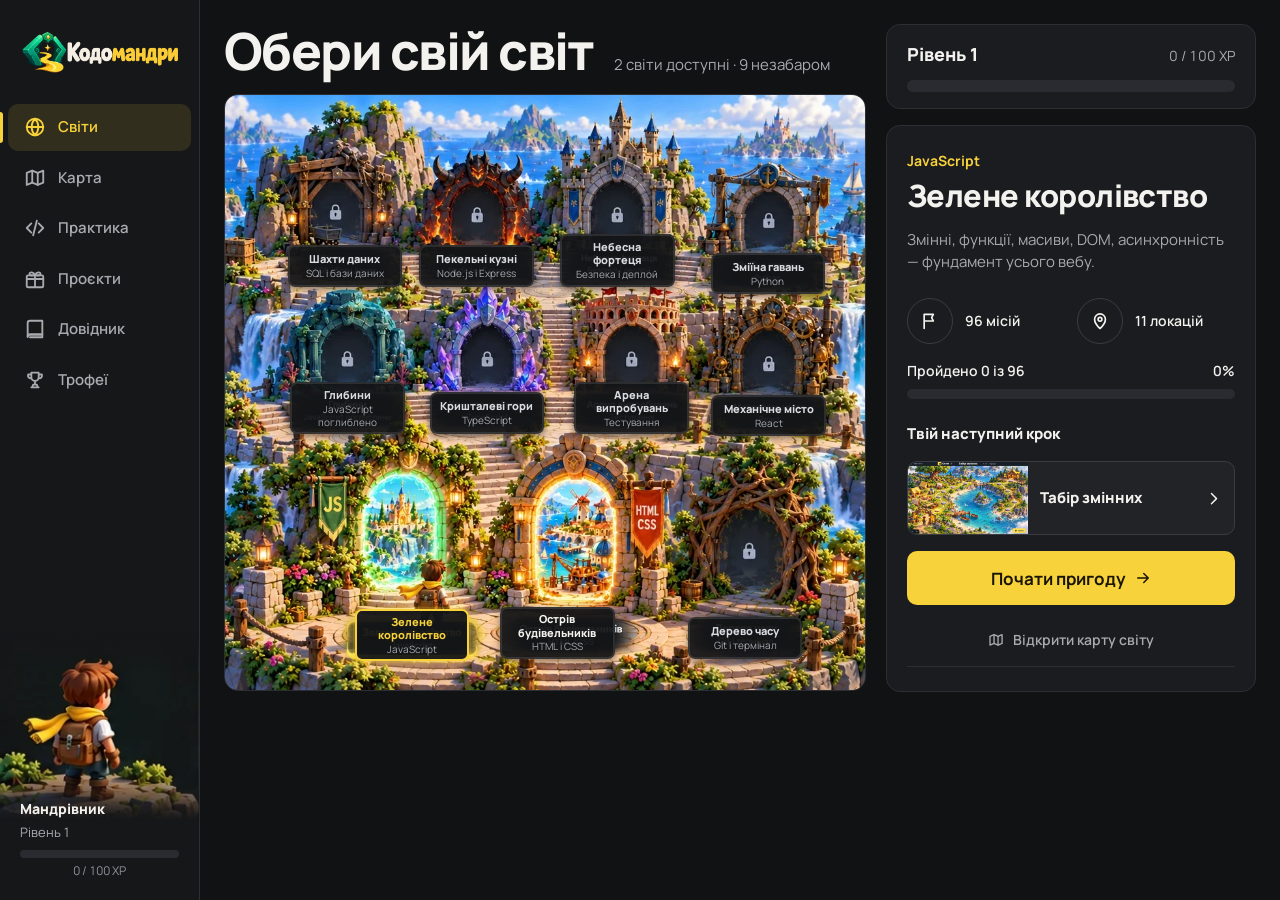
==== commit 3982d60b: "fix: restore variation stage and isolate mission work column" ====
--- a/index.html
+++ b/index.html
@@ -9,7 +9,7 @@
   <link rel="preconnect" href="https://fonts.googleapis.com">
   <link rel="preconnect" href="https://fonts.gstatic.com" crossorigin>
   <link rel="stylesheet" href="https://fonts.googleapis.com/css2?family=JetBrains+Mono:wght@400;600&family=Manrope:wght@500;600;700;800&display=swap">
-  <link rel="stylesheet" href="css/style.css?v=20261027e">
+  <link rel="stylesheet" href="css/style.css?v=20261027t">
   <link rel="icon" type="image/png" sizes="1254x1254" href="assets/brand/kodomandry-icon.png">
 </head>
 <body data-page="map">
@@ -164,18 +164,19 @@
       });
     })();
   </script>
-  <script src="js/storage.js?v=20261027e"></script>
-  <script src="js/worlds.js?v=20261027e"></script>
-  <script src="js/levels.js?v=20261027e"></script>
-  <script src="js/levels-checks.js?v=20261027e"></script>
-  <script src="js/levels-web.js?v=20261027e"></script>
-  <script src="js/game.js?v=20261027e"></script>
-  <script src="js/art.js?v=20261027e"></script>
-  <script src="js/art-web.js?v=20261027e"></script>
-  <script src="js/locations-art.js?v=20261027e"></script>
-  <script src="js/scene.js?v=20261027e"></script>
-  <script src="js/ui.js?v=20261027e"></script>
-  <script src="js/handbook.js?v=20261027e"></script>
-  <script src="js/app.js?v=20261027e"></script>
+  <script src="js/storage.js?v=20261027t"></script>
+  <script src="js/worlds.js?v=20261027t"></script>
+  <script src="js/levels.js?v=20261027t"></script>
+  <script src="js/levels-checks.js?v=20261027t"></script>
+  <script src="js/levels-web.js?v=20261027t"></script>
+  <script src="js/game.js?v=20261027t"></script>
+  <script src="js/art.js?v=20261027t"></script>
+  <script src="js/art-web.js?v=20261027t"></script>
+  <script src="js/locations-art.js?v=20261027t"></script>
+  <script src="js/scene.js?v=20261027t"></script>
+  <script src="js/ui.js?v=20261027t"></script>
+  <script src="js/learning-ui.js?v=20261027t"></script>
+  <script src="js/handbook.js?v=20261027t"></script>
+  <script src="js/app.js?v=20261027t"></script>
 </body>
 </html>
--- a/css/style.css
+++ b/css/style.css
@@ -360,10 +360,11 @@
 .profile { display: flex; flex-direction: column; gap: var(--s5); }
 .profile-hero { display: flex; gap: var(--s8); padding: var(--s6); align-items: center; }
 .profile-avatar {
-  flex: none; width: 180px; height: 200px; border-radius: var(--r); display: grid; place-items: end center; padding-bottom: 18px;
-  background: linear-gradient(to top, #2f6b33 0 18px, #4a9a3c 18px 26px, #7fc3ec 26px, #d6eef9);
-}
-.profile-avatar canvas { width: 96px; height: 132px; animation: bob 1.6s steps(2) infinite; }
+  flex: none; width: 180px; height: 200px; border-radius: var(--r); display: grid; place-items: center; padding: var(--s2);
+  overflow: hidden; background: radial-gradient(ellipse at 50% 85%, rgba(247, 210, 58, 0.12), transparent 62%), var(--surface-2);
+  border: 1px solid var(--border-strong);
+}
+.profile-avatar img { display: block; width: 100%; height: 100%; object-fit: contain; object-position: center; }
 .profile-info { flex: 1; display: flex; flex-direction: column; gap: var(--s2); }
 .profile-info h2 { font-size: 34px; font-weight: 800; }
 .stats { display: grid; grid-template-columns: repeat(auto-fill, minmax(150px, 1fr)); gap: var(--s3); margin: var(--s4) 0 0; }
@@ -396,9 +397,36 @@
 .danger-zone { display: flex; justify-content: flex-end; }
 /* Резервні копії: розділ видно лише тоді, коли модуль збереження додав у гніздо свої дії. */
 .save-panel { display: flex; flex-wrap: wrap; align-items: center; justify-content: space-between; gap: var(--s3) var(--s5); padding: var(--s4) var(--s5); }
+.save-panel > div:first-child { min-width: 0; flex: 1 1 260px; }
+.save-actions { display: flex; flex: 0 0 auto; flex-wrap: wrap; align-items: center; gap: 10px; }
+.save-actions .action-slot { display: flex; flex-wrap: wrap; gap: 10px; }
+.save-actions .action-slot > * { min-width: 0; }
+.save-actions .action-slot:empty { display: none; }
 .save-panel h2 { font-size: 18px; font-weight: 800; }
 .save-panel p { color: var(--text-muted); font-size: 14px; }
 .save-panel:not(:has(.action-slot > *)) { display: none; }
+.review-list { width: 100%; max-width: 100%; min-width: 0; padding: var(--s4) var(--s5); }
+.review-list h2 { margin-bottom: var(--s3); font-size: 18px; font-weight: 800; line-height: 1.35; overflow-wrap: anywhere; }
+.review-list ul { display: grid; grid-template-columns: repeat(auto-fit, minmax(min(100%, 250px), 1fr)); gap: var(--s2); margin: 0; padding: 0; list-style: none; }
+.review-list li { min-width: 0; }
+.review-list a { display: block; min-width: 0; min-height: 42px; padding: 10px var(--s3); border: 1px solid var(--border); border-radius: var(--r-sm); background: var(--surface-2); color: var(--text); line-height: 1.45; text-decoration: none; overflow-wrap: anywhere; word-break: normal; }
+.review-list a:hover, .review-list a:focus-visible { border-color: var(--yellow); background: var(--surface-3); }
+.review-list > p { margin: 0; padding: var(--s3); border: 1px dashed var(--border-strong); border-radius: var(--r-sm); color: var(--text-muted); overflow-wrap: anywhere; }
+
+@media (max-width: 900px) {
+  .profile-hero .profile-avatar { width: min(100%, 260px); align-self: center; }
+}
+
+@media (max-width: 560px) {
+  .save-panel { padding: var(--s4); }
+  .save-actions, .save-actions .action-slot { width: 100%; }
+  .save-actions .action-slot { display: grid; grid-template-columns: repeat(2, minmax(0, 1fr)); }
+  .save-actions .action-slot .btn { min-width: 0; min-height: 44px; padding-inline: 8px; font-size: 12px; line-height: 1.25; }
+  .save-actions .action-slot .btn .icon { flex: none; width: 15px; height: 15px; }
+  .game-dialog { padding: var(--s4); }
+  .game-dialog-actions { justify-content: stretch; }
+  .game-dialog-actions .btn { flex: 1 1 auto; }
+}
 
 /* ---------- світ-хаб ---------- */
 
@@ -422,13 +450,13 @@
 }
 .portal-spot:hover::before, .portal-spot.is-selected::before { background: radial-gradient(closest-side, rgba(247, 210, 58, 0.16), transparent); }
 .portal-label {
-  position: relative; display: grid; justify-items: center; gap: 0.15cqw; width: 100%; min-height: 5.8cqw; align-content: center;
+  position: relative; display: grid; justify-items: center; gap: 0.25cqw; width: 100%; min-width: 0; min-height: 6.5cqw; align-content: center;
   padding: 0.6cqw 1cqw; border-radius: 1.1cqw; text-align: center;
   background: rgba(20, 21, 23, 0.94); border: 2px solid rgba(255, 255, 255, 0.1);
   box-shadow: 0 0.4cqw 1.2cqw rgba(0, 0, 0, 0.45); transition: transform 0.15s var(--ease), border-color 0.15s;
 }
-.portal-label strong { font-size: clamp(11px, 1.55cqw, 17px); font-weight: 800; line-height: 1.15; color: var(--text); }
-.portal-label small { font-size: clamp(10px, 1.2cqw, 13px); color: var(--text-muted); line-height: 1.2; }
+.portal-label strong { max-width: 100%; font-size: clamp(11px, 1.42cqw, 16px); font-weight: 800; line-height: 1.2; color: var(--text); overflow-wrap: anywhere; }
+.portal-label small { max-width: 100%; font-size: clamp(10px, 1.08cqw, 12px); color: var(--text-muted); line-height: 1.25; overflow-wrap: anywhere; }
 .portal-spot:hover .portal-label, .portal-spot:focus-visible .portal-label { transform: translateY(-2px); border-color: rgba(247, 210, 58, 0.6); }
 .portal-spot.is-selected .portal-label { border-color: var(--yellow); box-shadow: 0 0 0 0.35cqw rgba(247, 210, 58, 0.2), 0 0 1.6cqw rgba(247, 210, 58, 0.35); }
 .portal-spot.is-selected .portal-label strong { color: var(--yellow); }
@@ -564,7 +592,10 @@
 .hb-search { flex: 1 1 260px; display: flex; align-items: center; gap: var(--s2); padding: 0 var(--s3); min-height: 44px; background: #0f1012; border: 1px solid var(--border-strong); border-radius: var(--r); color: var(--text-dim); }
 .hb-search:focus-within { border-color: var(--yellow); box-shadow: 0 0 0 3px var(--yellow-soft); }
 .hb-search input { flex: 1; min-width: 0; background: none; border: 0; outline: none; color: var(--text); font-size: 15px; }
-.hb-filter select { min-height: 44px; padding: 0 var(--s3); background: #0f1012; color: var(--text); border: 1px solid var(--border-strong); border-radius: var(--r); font: inherit; }
+.hb-filter select { min-height: 44px; padding: 0 38px 0 var(--s3); appearance: none; color-scheme: dark; accent-color: var(--yellow); background-color: #17191c; background-image: url("data:image/svg+xml,%3Csvg xmlns='http://www.w3.org/2000/svg' width='16' height='16' viewBox='0 0 24 24' fill='none' stroke='%23f7d23a' stroke-width='2' stroke-linecap='round' stroke-linejoin='round'%3E%3Cpath d='m6 9 6 6 6-6'/%3E%3C/svg%3E"); background-repeat: no-repeat; background-position: right 12px center; color: var(--text); border: 1px solid var(--border-strong); border-radius: var(--r); font: inherit; }
+.hb-filter select:focus-visible { outline: 2px solid var(--yellow); outline-offset: 2px; border-color: var(--yellow); }
+.hb-filter select option { background: #17191c; color: #f1eee4; }
+.hb-filter select option:checked { background: #594b10; color: #ffe778; }
 .hb-count { color: var(--text-muted); font-size: 14px; }
 .hb-count strong { color: var(--mint); }
 .hb-list { display: flex; flex-direction: column; gap: var(--s5); }
@@ -608,6 +639,16 @@
 .drawer-head h2 .icon { color: var(--yellow); }
 .drawer-body { flex: 1; overflow: auto; padding: var(--s4) var(--s5); }
 
+.game-dialog { width: min(560px, calc(100vw - 32px)); max-width: none; max-height: min(80dvh, 720px); margin: auto; padding: var(--s6); overflow: auto; color: var(--text); background: #191b1e; border: 1px solid var(--border-strong); border-radius: var(--r-lg); box-shadow: 0 24px 80px rgba(0, 0, 0, .65); }
+.game-dialog::backdrop { background: rgba(5, 6, 8, .78); backdrop-filter: blur(4px); }
+.game-dialog h2 { margin: 0 0 var(--s3); color: var(--yellow); font-size: 22px; line-height: 1.25; }
+.game-dialog-message { margin: 0; color: var(--text-muted); line-height: 1.6; white-space: pre-line; overflow-wrap: anywhere; }
+.game-dialog-actions { display: flex; flex-wrap: wrap; justify-content: flex-end; gap: 10px; margin-top: var(--s6); }
+.game-dialog.is-danger h2 { color: var(--coral); }
+.game-dialog .btn:focus-visible { outline: 2px solid var(--yellow); outline-offset: 3px; }
+.btn-danger { color: #fff5f1; background: #8a3024; border-color: #c04b39; }
+.btn-danger:hover { background: #a53c2d; }
+
 /* ---------- сповіщення ---------- */
 
 .toasts { position: fixed; right: var(--s5); bottom: var(--s5); z-index: 50; display: flex; flex-direction: column; gap: var(--s2); max-width: min(420px, calc(100vw - 40px)); }
@@ -629,21 +670,25 @@
 
 .mission {
   display: grid; gap: var(--s4) var(--s4); max-width: 1560px; margin: 0 auto;
-  grid-template-columns: minmax(260px, 300px) minmax(0, 1fr) minmax(340px, 0.95fr);
+  grid-template-columns: minmax(300px, 0.82fr) minmax(0, 1.35fr);
   grid-template-areas:
-    "head    head    side"
-    "task    editor  side"
-    "console console side";
-  grid-template-rows: auto auto 1fr;
+    "head head"
+    "task work"
+    "learning work"
+    "scene result";
+  grid-template-rows: auto auto auto auto;
   align-items: start;
 }
 .m-head { grid-area: head; display: flex; flex-direction: column; gap: var(--s2); }
 .m-task { grid-area: task; align-self: stretch; }
-.m-editor { grid-area: editor; align-self: stretch; }
-.m-side { grid-area: side; display: flex; flex-direction: column; gap: var(--s4); position: sticky; top: var(--s4); }
+.m-work { grid-area: work; display: flex; flex-direction: column; gap: var(--s4); min-width: 0; align-self: start; }
+.m-editor { align-self: stretch; }
 .m-scene { grid-area: scene; }
 .result { grid-area: result; }
-.m-console { grid-area: console; }
+.m-learning { grid-area: learning; display: flex; flex-direction: column; gap: var(--s3); min-width: 0; }
+.learning-disclosure[open] > .learning-body { padding: 0 var(--s3) var(--s3); }
+.learning-disclosure .understand { padding: var(--s3); gap: var(--s2); }
+.learning-disclosure .u-block { padding-top: var(--s2); }
 
 .crumbs { display: flex; align-items: center; gap: var(--s2); color: var(--text-muted); font-size: 14px; flex-wrap: wrap; }
 .crumbs a { text-decoration: none; display: inline-flex; align-items: center; gap: 6px; min-height: 24px; }
@@ -735,6 +780,7 @@
 }
 
 .m-editor { display: flex; flex-direction: column; min-width: 0; overflow: hidden; }
+.mission .m-editor > .editor { flex: 0 1 auto; min-height: 250px; max-height: min(42vh, 380px); }
 .tabs { display: flex; align-items: stretch; gap: 2px; padding: var(--s2) var(--s2) 0; border-bottom: 1px solid var(--border); background: var(--bg-raised); overflow-x: auto; }
 .tab {
   display: inline-flex; align-items: center; gap: var(--s2); padding: 10px var(--s4); border-radius: var(--r-sm) var(--r-sm) 0 0;
@@ -913,13 +959,10 @@
 body:has(.mission.is-focus) .sidebar-hero { display: none; }
 @media (min-width: 1241px) {
   .mission.is-focus {
-    grid-template-columns: minmax(280px, 360px) minmax(0, 1fr);
-    /* Завдання — ліворуч на всю висоту; праворуч код, результат і консоль одне під одним. */
-    grid-template-areas: "head head" "task editor" "task side" "task console";
-    grid-template-rows: auto auto auto 1fr;
+    grid-template-columns: minmax(300px, 0.82fr) minmax(0, 1.35fr);
+    grid-template-areas: "head head" "task work" "learning work" ". result";
+    grid-template-rows: auto auto auto auto;
   }
-  .mission.is-focus .m-side { position: static; }
-  .mission.is-focus .m-console { align-self: start; }
 }
 
 /* ---------- розділи місії на телефоні ---------- */
@@ -931,18 +974,15 @@
 
 @media (max-width: 1240px) {
   .mission {
-    grid-template-columns: minmax(0, 0.9fr) minmax(0, 1.1fr);
+    grid-template-columns: minmax(280px, 0.9fr) minmax(0, 1.1fr);
     grid-template-areas:
       "head head"
-      "task scene"
-      "editor editor"
-      "result result"
-      "console console";
+      "task work"
+      "learning work"
+      "scene result";
     grid-template-rows: none;
   }
-  .m-side { display: contents; }
-  /* Зосередження: місце сцени віддаємо редактору поруч із завданням. */
-  .mission.is-focus { grid-template-areas: "head head" "task editor" "result result" "console console"; }
+  .mission.is-focus { grid-template-areas: "head head" "task work" "learning work" ". result"; }
 }
 
 @media (max-width: 1100px) {
@@ -987,6 +1027,8 @@
 @media (max-width: 760px) {
   /* Стовпчик замість сітки: приховані розділи не лишають порожніх рядків із відступами. */
   .mission { display: flex; flex-direction: column; align-items: stretch; gap: var(--s4); }
+  .mission[data-pane="result"] .m-work { order: 4; }
+  .mission .m-editor > .editor { min-height: 52vh; max-height: none; }
   /* Вкладки «Завдання / Код / Результат»: видно один розділ, редактор отримує весь екран. */
   .m-switch {
     grid-area: switch; display: grid; grid-template-columns: repeat(3, 1fr); gap: 4px; padding: 4px;
@@ -1006,7 +1048,6 @@
   .mission[data-pane="code"] [data-pane]:not([data-pane="code"]),
   .mission[data-pane="result"] [data-pane]:not([data-pane="result"]) { display: none; }
   /* «Результат»: спершу підсумок і консоль, сцена зі святкуванням — після них. */
-  .mission .m-side { display: contents; }
   .mission .m-scene { order: 1; }
   .m-head h1 { font-size: 28px; }
   .mission[data-pane="code"] .editor { min-height: 52vh; max-height: none; }
@@ -1041,7 +1082,7 @@
   .scene-pan { transition: none !important; }
   .scene-hero, .scene-disk { animation: none !important; }
   /* Нескінченні пульсації й підстрибування — теж ні: стан показують колір і підписи. */
-  .loc-node.is-available, .ln-here, .loc-here, .profile-avatar canvas, .map-hero canvas, .loc-trophy .trophy-img { animation: none !important; }
+  .loc-node.is-available, .ln-here, .loc-here, .map-hero canvas, .loc-trophy .trophy-img { animation: none !important; }
   *, *::before, *::after { transition-duration: 0.01ms !important; }
   .trail.is-next { animation-duration: 3s; }
 }
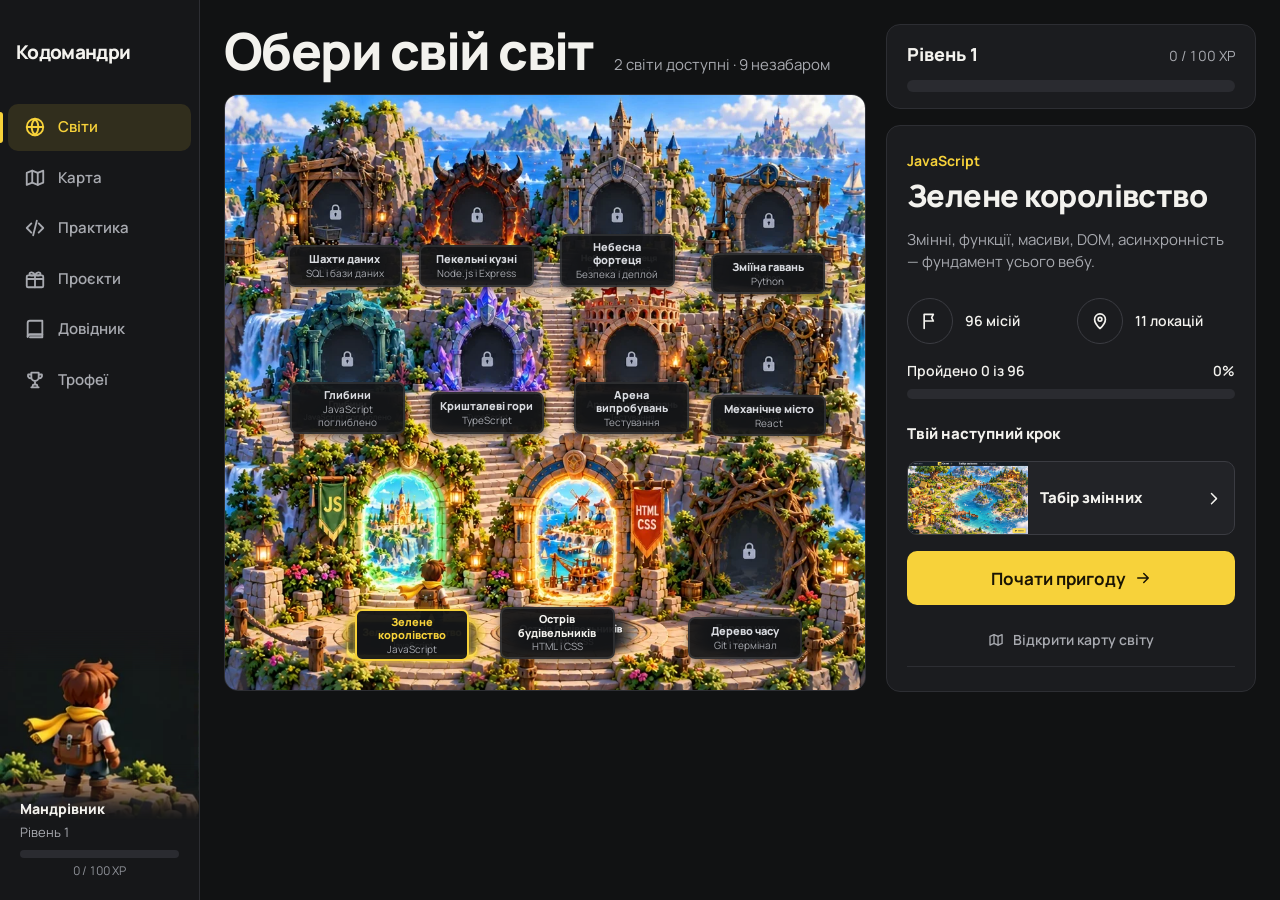
==== commit beeb0ed0: "fix: use text wordmark in sidebar" ====
--- a/index.html
+++ b/index.html
@@ -9,7 +9,7 @@
   <link rel="preconnect" href="https://fonts.googleapis.com">
   <link rel="preconnect" href="https://fonts.gstatic.com" crossorigin>
   <link rel="stylesheet" href="https://fonts.googleapis.com/css2?family=JetBrains+Mono:wght@400;600&family=Manrope:wght@500;600;700;800&display=swap">
-  <link rel="stylesheet" href="css/style.css?v=20261027t">
+  <link rel="stylesheet" href="css/style.css?v=20261027v">
   <link rel="icon" type="image/png" sizes="1254x1254" href="assets/brand/kodomandry-icon.png">
 </head>
 <body data-page="map">
@@ -164,19 +164,19 @@
       });
     })();
   </script>
-  <script src="js/storage.js?v=20261027t"></script>
-  <script src="js/worlds.js?v=20261027t"></script>
-  <script src="js/levels.js?v=20261027t"></script>
-  <script src="js/levels-checks.js?v=20261027t"></script>
-  <script src="js/levels-web.js?v=20261027t"></script>
-  <script src="js/game.js?v=20261027t"></script>
-  <script src="js/art.js?v=20261027t"></script>
-  <script src="js/art-web.js?v=20261027t"></script>
-  <script src="js/locations-art.js?v=20261027t"></script>
-  <script src="js/scene.js?v=20261027t"></script>
-  <script src="js/ui.js?v=20261027t"></script>
-  <script src="js/learning-ui.js?v=20261027t"></script>
-  <script src="js/handbook.js?v=20261027t"></script>
-  <script src="js/app.js?v=20261027t"></script>
+  <script src="js/storage.js?v=20261027v"></script>
+  <script src="js/worlds.js?v=20261027v"></script>
+  <script src="js/levels.js?v=20261027v"></script>
+  <script src="js/levels-checks.js?v=20261027v"></script>
+  <script src="js/levels-web.js?v=20261027v"></script>
+  <script src="js/game.js?v=20261027v"></script>
+  <script src="js/art.js?v=20261027v"></script>
+  <script src="js/art-web.js?v=20261027v"></script>
+  <script src="js/locations-art.js?v=20261027v"></script>
+  <script src="js/scene.js?v=20261027v"></script>
+  <script src="js/ui.js?v=20261027v"></script>
+  <script src="js/learning-ui.js?v=20261027v"></script>
+  <script src="js/handbook.js?v=20261027v"></script>
+  <script src="js/app.js?v=20261027v"></script>
 </body>
 </html>
--- a/css/style.css
+++ b/css/style.css
@@ -99,8 +99,9 @@
   overflow: hidden;
 }
 
-.logo { display: block; padding: 0 var(--s4); text-decoration: none; min-height: 56px; }
-.logo-image { display: block; width: 100%; height: auto; aspect-ratio: 3 / 1; object-fit: contain; }
+.logo { display: flex; align-items: center; padding: 0 var(--s4); text-decoration: none; min-height: 56px; }
+.logo-wordmark { color: var(--text); font-size: 19px; font-weight: 800; letter-spacing: -0.035em; line-height: 1.2; }
+.logo:hover .logo-wordmark { color: var(--yellow); }
 
 .nav ul { display: flex; flex-direction: column; gap: var(--s1); padding: 0 var(--s2); }
 .nav-link {
@@ -669,23 +670,23 @@
    ========================================================= */
 
 .mission {
-  display: grid; gap: var(--s4) var(--s4); max-width: 1560px; margin: 0 auto;
-  grid-template-columns: minmax(300px, 0.82fr) minmax(0, 1.35fr);
+  display: grid; gap: var(--s4); max-width: 1560px; margin: 0 auto; min-width: 0;
+  grid-template-columns: minmax(0, 1fr);
   grid-template-areas:
-    "head head"
-    "task work"
-    "learning work"
-    "scene result";
-  grid-template-rows: auto auto auto auto;
+    "head"
+    "scene"
+    "columns";
+  grid-template-rows: auto auto auto;
   align-items: start;
 }
+.mission.is-focus { grid-template-areas: "head" "columns"; grid-template-rows: auto auto; }
 .m-head { grid-area: head; display: flex; flex-direction: column; gap: var(--s2); }
-.m-task { grid-area: task; align-self: stretch; }
-.m-work { grid-area: work; display: flex; flex-direction: column; gap: var(--s4); min-width: 0; align-self: start; }
+.m-columns { grid-area: columns; display: grid; grid-template-columns: minmax(300px, 0.82fr) minmax(0, 1.35fr); gap: var(--s4); align-items: start; min-width: 0; }
+.m-brief, .m-work { display: flex; flex-direction: column; gap: var(--s4); min-width: 0; }
+.m-task { align-self: start; }
 .m-editor { align-self: stretch; }
-.m-scene { grid-area: scene; }
-.result { grid-area: result; }
-.m-learning { grid-area: learning; display: flex; flex-direction: column; gap: var(--s3); min-width: 0; }
+.m-scene { grid-area: scene; min-width: 0; }
+.m-learning { display: flex; flex-direction: column; gap: var(--s3); min-width: 0; }
 .learning-disclosure[open] > .learning-body { padding: 0 var(--s3) var(--s3); }
 .learning-disclosure .understand { padding: var(--s3); gap: var(--s2); }
 .learning-disclosure .u-block { padding-top: var(--s2); }
@@ -875,6 +876,7 @@
 
 /* Ілюстрована сцена місії: частина ілюстрації локації + Мандрівник на передньому плані. */
 .scene-art { position: relative; aspect-ratio: 1.1; overflow: hidden; background: #0c0d0e; }
+.mission .scene-art { height: clamp(150px, 14vw, 200px); aspect-ratio: auto; }
 .scene-pan { position: absolute; left: 0; top: 0; overflow: hidden; transition: transform 0.9s var(--ease); will-change: transform; }
 .scene-bg { position: absolute; left: 0; width: 100%; height: auto; display: block; user-select: none; -webkit-user-drag: none; }
 .scene-disk {
@@ -892,6 +894,7 @@
   filter: drop-shadow(0 6px 10px rgba(0, 0, 0, 0.45)); transform-origin: 50% 100%;
   animation: hero-breathe 3.2s ease-in-out infinite;
 }
+.mission .scene-hero { height: 82%; }
 .scene-hero.is-cheer { animation: hero-cheer 0.9s var(--ease); }
 @keyframes hero-breathe { 50% { transform: translateY(-1.5%) scale(1.01); } }
 @keyframes hero-cheer { 0%, 100% { transform: translateY(0); } 35% { transform: translateY(-14%); } 55% { transform: translateY(0); } 72% { transform: translateY(-6%); } }
@@ -957,14 +960,6 @@
 .mission.is-focus .m-story { display: none; }
 #focus-toggle[aria-pressed="true"] { border-color: var(--yellow); color: var(--yellow); background: var(--yellow-soft); }
 body:has(.mission.is-focus) .sidebar-hero { display: none; }
-@media (min-width: 1241px) {
-  .mission.is-focus {
-    grid-template-columns: minmax(300px, 0.82fr) minmax(0, 1.35fr);
-    grid-template-areas: "head head" "task work" "learning work" ". result";
-    grid-template-rows: auto auto auto auto;
-  }
-}
-
 /* ---------- розділи місії на телефоні ---------- */
 .m-switch { display: none; }
 
@@ -973,16 +968,7 @@
    ========================================================= */
 
 @media (max-width: 1240px) {
-  .mission {
-    grid-template-columns: minmax(280px, 0.9fr) minmax(0, 1.1fr);
-    grid-template-areas:
-      "head head"
-      "task work"
-      "learning work"
-      "scene result";
-    grid-template-rows: none;
-  }
-  .mission.is-focus { grid-template-areas: "head head" "task work" "learning work" ". result"; }
+  .m-columns { grid-template-columns: minmax(260px, 0.9fr) minmax(0, 1.1fr); }
 }
 
 @media (max-width: 1100px) {
@@ -1027,7 +1013,11 @@
 @media (max-width: 760px) {
   /* Стовпчик замість сітки: приховані розділи не лишають порожніх рядків із відступами. */
   .mission { display: flex; flex-direction: column; align-items: stretch; gap: var(--s4); }
-  .mission[data-pane="result"] .m-work { order: 4; }
+  .mission .m-scene { order: 1; }
+  .mission .m-columns { order: 2; display: grid; grid-template-columns: minmax(0, 1fr); width: 100%; }
+  .mission[data-pane="task"] .m-columns > .m-work,
+  .mission[data-pane="code"] .m-columns > .m-brief,
+  .mission[data-pane="result"] .m-columns > .m-brief { display: none; }
   .mission .m-editor > .editor { min-height: 52vh; max-height: none; }
   /* Вкладки «Завдання / Код / Результат»: видно один розділ, редактор отримує весь екран. */
   .m-switch {
@@ -1047,8 +1037,6 @@
   .mission[data-pane="task"] [data-pane]:not([data-pane="task"]),
   .mission[data-pane="code"] [data-pane]:not([data-pane="code"]),
   .mission[data-pane="result"] [data-pane]:not([data-pane="result"]) { display: none; }
-  /* «Результат»: спершу підсумок і консоль, сцена зі святкуванням — після них. */
-  .mission .m-scene { order: 1; }
   .m-head h1 { font-size: 28px; }
   .mission[data-pane="code"] .editor { min-height: 52vh; max-height: none; }
   /* Кнопки «Запустити / Скинути» липнуть до низу видимої області — і над клавіатурою.
@@ -1067,9 +1055,9 @@
   .answer-line { grid-template-columns: minmax(0, 1fr) 24px; }
   .tab { padding: 10px 10px; gap: 6px; font-size: 13px; }
   .answer-line label { grid-column: 1 / -1; }
-  .scene-art { aspect-ratio: 1.6; }
+  .mission .scene-art { height: clamp(128px, 42vw, 176px); aspect-ratio: auto; }
   /* Герой більший: на ширшому вікні він має закривати намальованого на ілюстрації. */
-  .scene-hero { height: 62%; }
+  .mission .scene-hero { height: 76%; }
 }
 
 @media (max-width: 420px) {
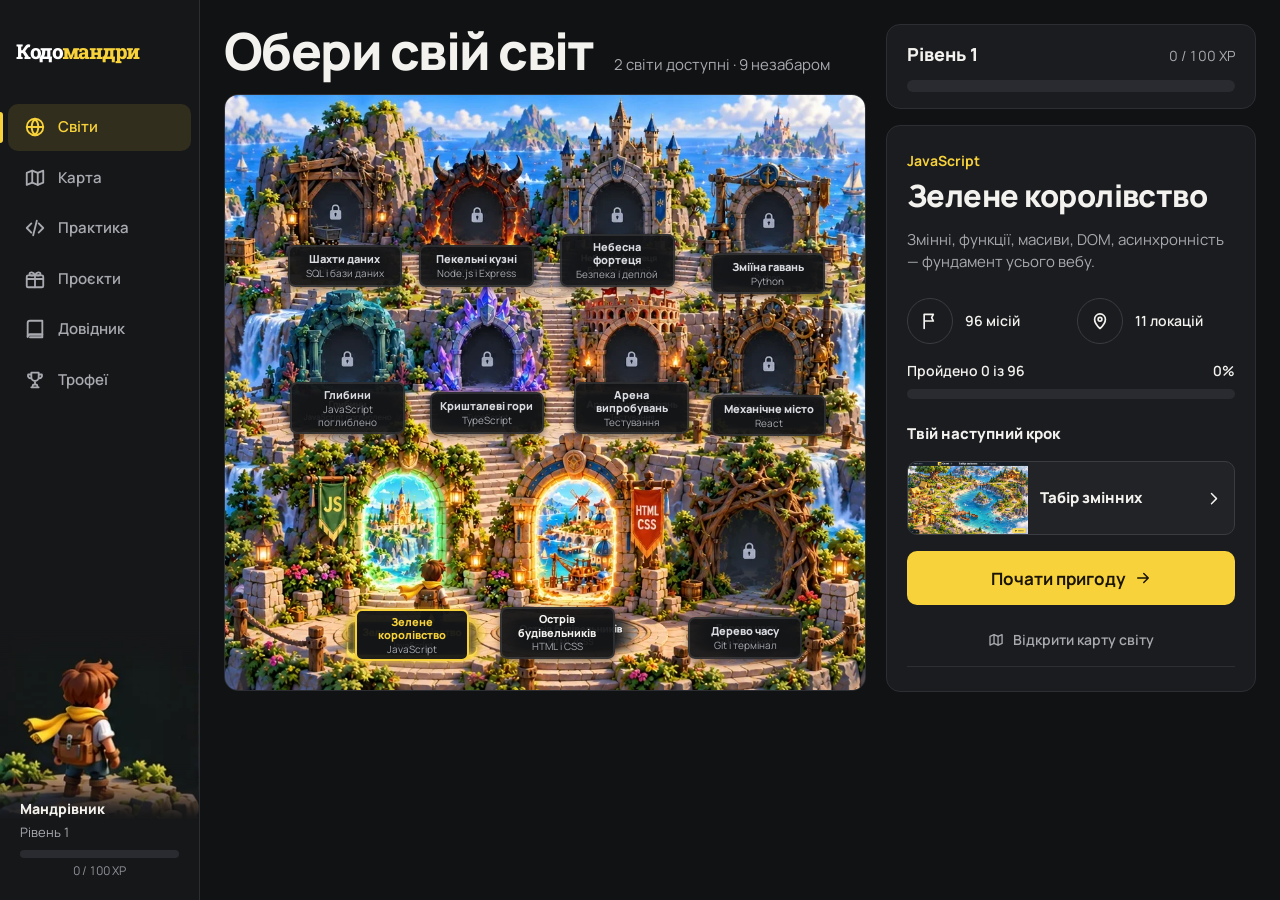
==== commit f186ec98: "style: apply slab serif to the sidebar wordmark" ====
--- a/index.html
+++ b/index.html
@@ -9,7 +9,7 @@
   <link rel="preconnect" href="https://fonts.googleapis.com">
   <link rel="preconnect" href="https://fonts.gstatic.com" crossorigin>
   <link rel="stylesheet" href="https://fonts.googleapis.com/css2?family=JetBrains+Mono:wght@400;600&family=Manrope:wght@500;600;700;800&display=swap">
-  <link rel="stylesheet" href="css/style.css?v=20261027v">
+  <link rel="stylesheet" href="css/style.css?v=20261027w">
   <link rel="icon" type="image/png" sizes="1254x1254" href="assets/brand/kodomandry-icon.png">
 </head>
 <body data-page="map">
@@ -164,19 +164,19 @@
       });
     })();
   </script>
-  <script src="js/storage.js?v=20261027v"></script>
-  <script src="js/worlds.js?v=20261027v"></script>
-  <script src="js/levels.js?v=20261027v"></script>
-  <script src="js/levels-checks.js?v=20261027v"></script>
-  <script src="js/levels-web.js?v=20261027v"></script>
-  <script src="js/game.js?v=20261027v"></script>
-  <script src="js/art.js?v=20261027v"></script>
-  <script src="js/art-web.js?v=20261027v"></script>
-  <script src="js/locations-art.js?v=20261027v"></script>
-  <script src="js/scene.js?v=20261027v"></script>
-  <script src="js/ui.js?v=20261027v"></script>
-  <script src="js/learning-ui.js?v=20261027v"></script>
-  <script src="js/handbook.js?v=20261027v"></script>
-  <script src="js/app.js?v=20261027v"></script>
+  <script src="js/storage.js?v=20261027w"></script>
+  <script src="js/worlds.js?v=20261027w"></script>
+  <script src="js/levels.js?v=20261027w"></script>
+  <script src="js/levels-checks.js?v=20261027w"></script>
+  <script src="js/levels-web.js?v=20261027w"></script>
+  <script src="js/game.js?v=20261027w"></script>
+  <script src="js/art.js?v=20261027w"></script>
+  <script src="js/art-web.js?v=20261027w"></script>
+  <script src="js/locations-art.js?v=20261027w"></script>
+  <script src="js/scene.js?v=20261027w"></script>
+  <script src="js/ui.js?v=20261027w"></script>
+  <script src="js/learning-ui.js?v=20261027w"></script>
+  <script src="js/handbook.js?v=20261027w"></script>
+  <script src="js/app.js?v=20261027w"></script>
 </body>
 </html>
--- a/css/style.css
+++ b/css/style.css
@@ -4,6 +4,15 @@
    м'ятно-зелені стани успіху. Піксель-арт — лише в canvas,
    увесь текст і UI — сучасні й читабельні.
    ========================================================= */
+
+@font-face {
+  font-family: "Roboto Slab";
+  src: url("../assets/fonts/roboto-slab-cyrillic-800.woff2") format("woff2");
+  font-style: normal;
+  font-weight: 800;
+  font-display: swap;
+  unicode-range: U+0400-045F, U+0490-0491;
+}
 
 :root {
   --bg: #111213;
@@ -100,8 +109,11 @@
 }
 
 .logo { display: flex; align-items: center; padding: 0 var(--s4); text-decoration: none; min-height: 56px; }
-.logo-wordmark { color: var(--text); font-size: 19px; font-weight: 800; letter-spacing: -0.035em; line-height: 1.2; }
-.logo:hover .logo-wordmark { color: var(--yellow); }
+.logo-wordmark { display: inline-flex; white-space: nowrap; font-family: "Roboto Slab", Georgia, serif; font-size: clamp(20px, 1.6vw, 24px); font-weight: 800; letter-spacing: -0.055em; line-height: 1.2; }
+.logo-wordmark-main { color: #fff; transition: color 0.18s ease; }
+.logo-wordmark-accent { color: var(--yellow); transition: color 0.18s ease; }
+.logo:hover .logo-wordmark-main, .logo:focus-visible .logo-wordmark-main { color: var(--yellow-hover); }
+.logo:hover .logo-wordmark-accent, .logo:focus-visible .logo-wordmark-accent { color: var(--text); }
 
 .nav ul { display: flex; flex-direction: column; gap: var(--s1); padding: 0 var(--s2); }
 .nav-link {
